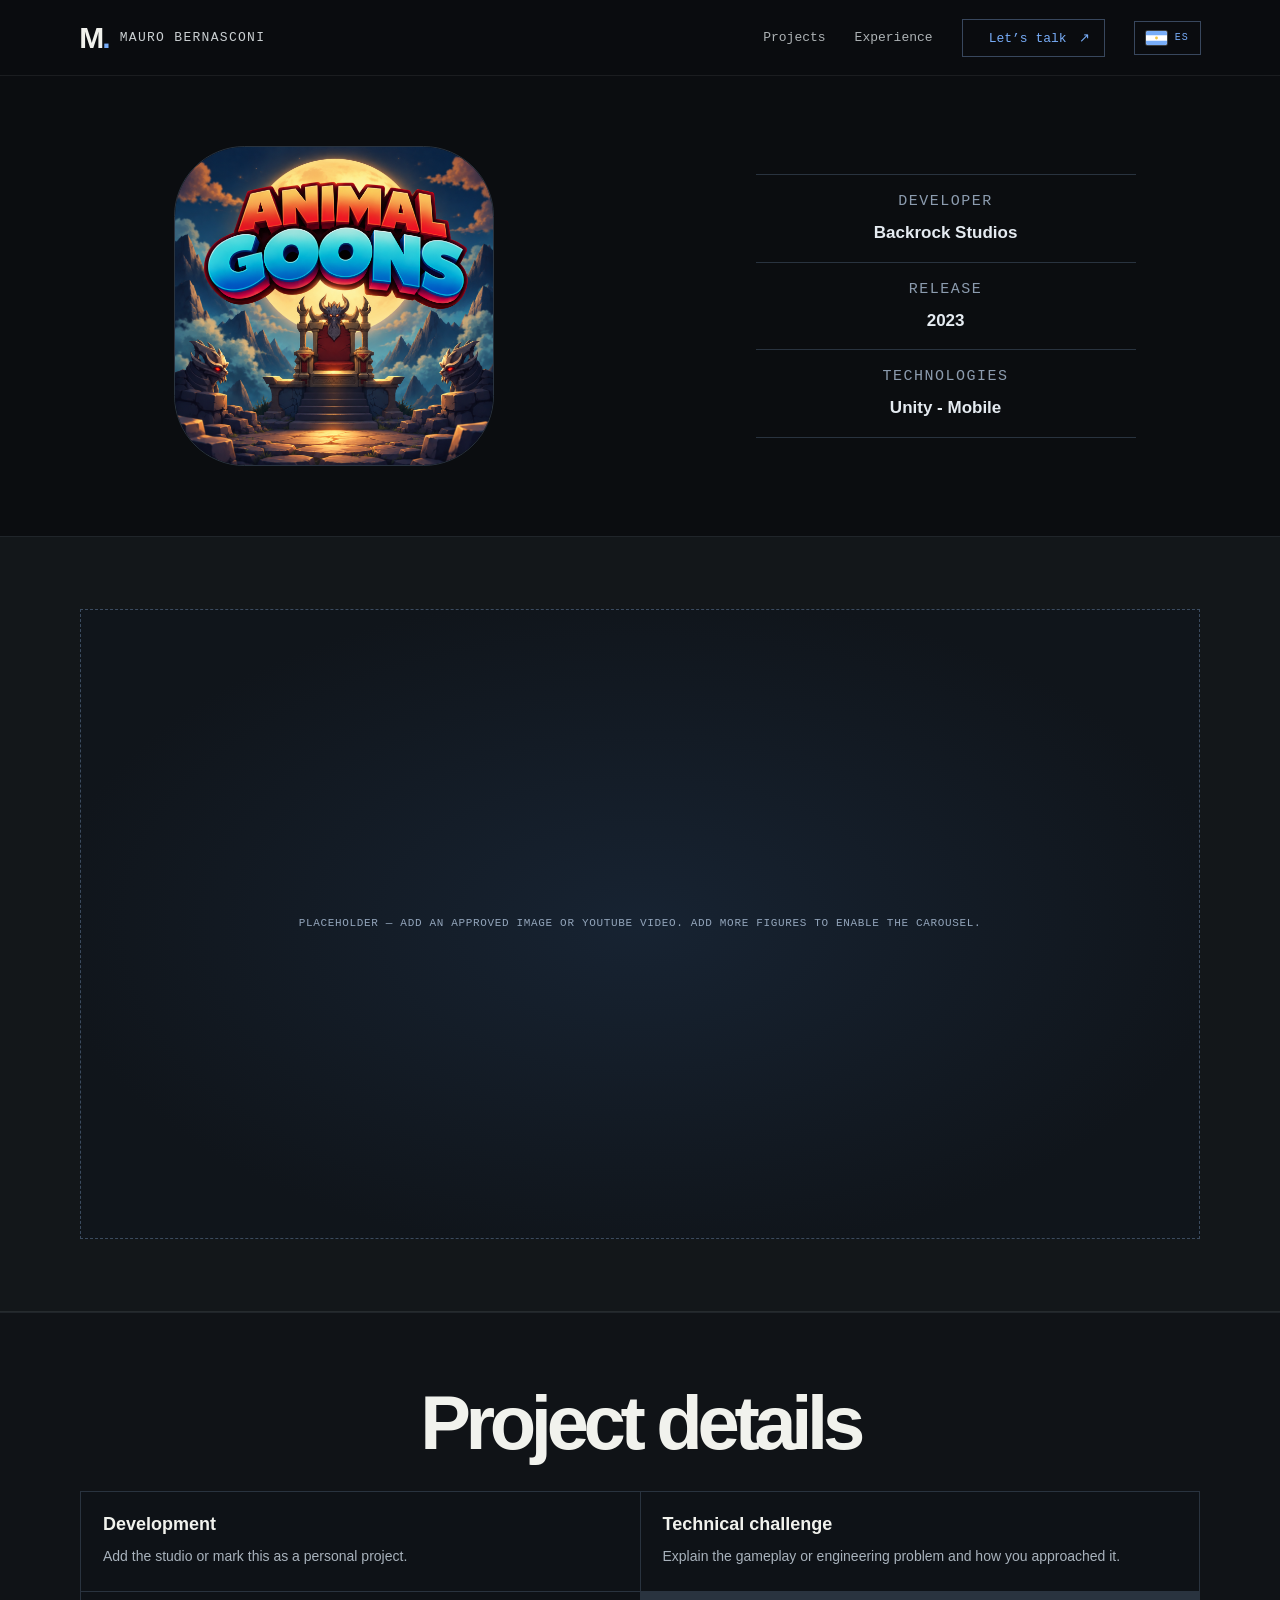
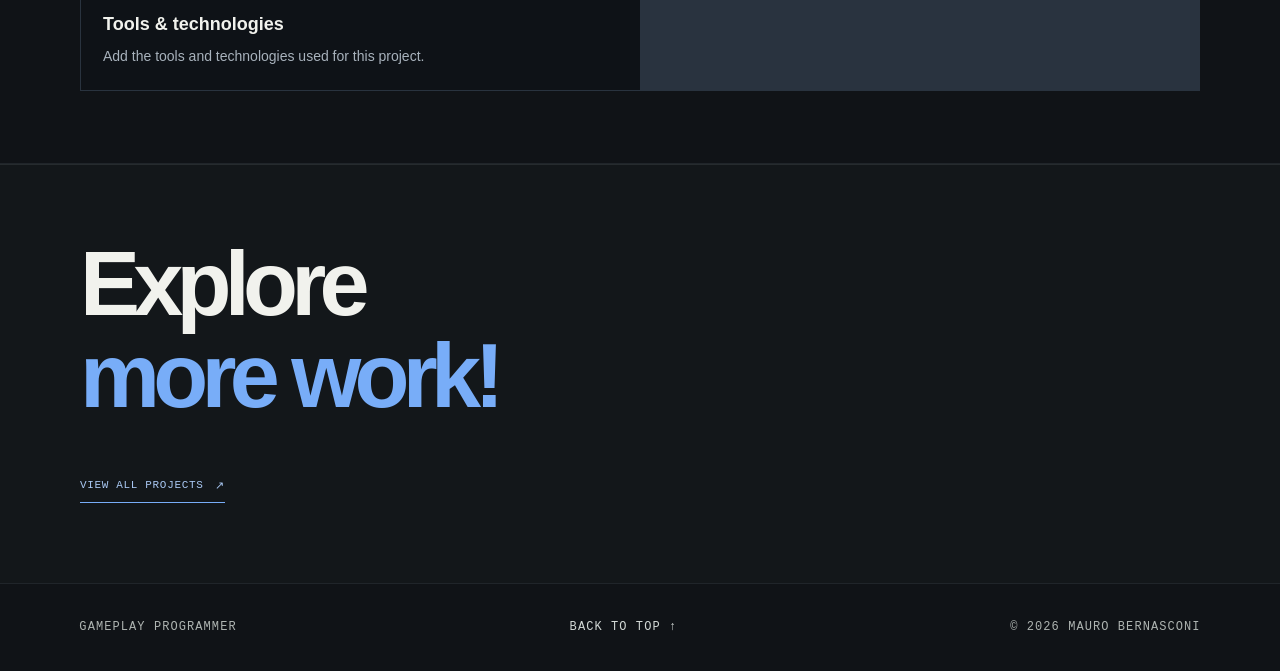
==== animal-goons.html @ 104a1b7f "V24.10 - Add bilingual gameplay programmer portfolio Create a responsive static portfolio with Engli" ====
<!doctype html>
<html lang="en">
  <head>
    <meta charset="utf-8">
    <meta name="viewport" content="width=device-width, initial-scale=1">
    <meta name="theme-color" content="#0b0d10">
    <meta name="description" content="Gameplay project case study — details to be added.">
    <title data-en="Animal Goons — Mauro Bernasconi" data-es="Animal Goons — Mauro Bernasconi">Animal Goons — Mauro Bernasconi</title>
    <link rel="icon" href="./favicon.svg" type="image/svg+xml">
    <link rel="stylesheet" href="./styles.css">
    <script src="./script.js" defer></script>
  </head>
  <body>
    <a class="skip-link" href="#main" data-en="Skip to content" data-es="Ir al contenido">Skip to content</a>
    <header class="site-header">
      <a class="wordmark" href="./index.html#home"><span class="wordmark-mark">M<span>.</span></span><span class="wordmark-name">MAURO BERNASCONI</span></a>
      <button class="menu-toggle" type="button" aria-expanded="false" aria-controls="primary-nav"><span></span><span></span><span class="sr-only" data-en="Toggle navigation" data-es="Abrir navegación">Toggle navigation</span></button>
      <nav id="primary-nav" class="nav" aria-label="Main navigation" data-en-label="Main navigation" data-es-label="Navegación principal">
        <a href="./index.html#projects" data-en="Projects" data-es="Proyectos">Projects</a>
        <a href="./index.html#experience" data-en="Experience" data-es="Experiencia">Experience</a>
        <a href="./index.html#contact" class="nav-contact"><span data-en="Let’s talk" data-es="Hablemos">Let’s talk</span><span aria-hidden="true">↗</span></a>
        <button class="language-toggle" type="button" aria-label="Switch language to Spanish"><span class="language-flag" aria-hidden="true"></span><span class="language-code">ES</span></button>
      </nav>
    </header>
    <main id="main" class="case-study">
      <section class="case-intro section-wrap project-page-hero">
        <div class="case-project-icon" role="img" aria-label="Animal Goons"><img src="./assets/projects/project-02/icon.png" alt=""></div>
        <div class="case-facts"><div><span data-en="DEVELOPER" data-es="DESARROLLADOR">DEVELOPER</span><strong>Backrock Studios</strong></div><div><span data-en="RELEASE" data-es="LANZAMIENTO">RELEASE</span><strong>2023</strong></div><div><span data-en="TECHNOLOGIES" data-es="TECNOLOGÍAS">TECHNOLOGIES</span><strong>Unity - Mobile</strong></div></div>
      </section>
      <section class="project-gallery template-gallery" aria-label="Project gallery" data-en-label="Project gallery" data-es-label="Galería del proyecto"><div class="section-wrap">
        <div class="gallery-controls" hidden><button class="gallery-arrow" type="button" data-gallery-prev data-en-label="Previous media" data-es-label="Imagen o video anterior" aria-label="Previous media">←</button><span class="gallery-count" aria-live="polite">01 / 01</span><button class="gallery-arrow" type="button" data-gallery-next data-en-label="Next media" data-es-label="Imagen o video siguiente" aria-label="Next media">→</button></div>
        <div class="gallery-viewport"><div class="gallery-track">
          <!-- Replace this placeholder with a figure per image or YouTube video. -->
          <figure class="gallery-slide"><div class="project-template-media"><p data-en="PLACEHOLDER — ADD AN APPROVED IMAGE OR YOUTUBE VIDEO. ADD MORE FIGURES TO ENABLE THE CAROUSEL." data-es="ESPACIO PROVISIONAL — AGREGÁ UNA IMAGEN O VIDEO AUTORIZADO. SUMÁ MÁS FIGURES PARA ACTIVAR EL CARRUSEL.">PLACEHOLDER — ADD AN APPROVED IMAGE OR YOUTUBE VIDEO. ADD MORE FIGURES TO ENABLE THE CAROUSEL.</p></div></figure>
        </div></div>
      </div></section>
      <section class="case-section template-details"><div class="section-wrap">
        <div class="case-section-heading"><div><p class="eyebrow" data-en="CASE STUDY" data-es="CASO DEL PROYECTO">CASE STUDY</p><h2 data-en="Project details" data-es="Detalles del proyecto">Project details</h2></div></div>
        <div class="template-grid"><article><h3 data-en="Development" data-es="Desarrollo">Development</h3><p data-en="Add the studio or mark this as a personal project." data-es="Indicar el estudio o señalar que es un proyecto propio.">Add the studio or mark this as a personal project.</p></article><article><h3 data-en="Technical challenge" data-es="Desafío técnico">Technical challenge</h3><p data-en="Explain the gameplay or engineering problem and how you approached it." data-es="Explicar el problema de gameplay o ingeniería y cómo lo resolviste.">Explain the gameplay or engineering problem and how you approached it.</p></article><article><h3 data-en="Tools & technologies" data-es="Herramientas y tecnologías">Tools &amp; technologies</h3><p data-en="Add the tools and technologies used for this project." data-es="Agregar las herramientas y tecnologías utilizadas en este proyecto.">Add the tools and technologies used for this project.</p></article></div>
      </div></section>
      <section class="case-close"><div class="section-wrap"><h2 data-en="Explore|more work!" data-es="¡Mirá|más trabajos!">Explore<br><span class="accent">more work!</span></h2><a class="project-more" href="./index.html#projects"><span data-en="View all projects" data-es="Ver proyectos">View all projects</span><span aria-hidden="true">↗</span></a></div></section>
    </main>
    <footer class="site-footer"><span data-en="GAMEPLAY PROGRAMMER" data-es="PROGRAMADOR DE GAMEPLAY">GAMEPLAY PROGRAMMER</span><a href="./index.html#home" class="back-top" data-en="BACK TO TOP ↑" data-es="VOLVER ARRIBA ↑">BACK TO TOP ↑</a><span class="copyright">© <span id="year">2026</span> MAURO BERNASCONI</span></footer>
  </body>
</html>
---- styles.css ----
:root{color-scheme:dark;--bg:#0b0d10;--panel:#111418;--panel-2:#15191e;--line:#252a30;--text:#f1f2ed;--muted:#969ca1;--dim:#686f75;--accent:#78adf8;--mono:'Cascadia Code',Consolas,monospace;--sans:'Segoe UI',Arial,sans-serif}*{box-sizing:border-box}html{scroll-behavior:smooth;scroll-padding-top:88px}body{margin:0;background:var(--bg);color:var(--text);font-family:var(--sans);-webkit-font-smoothing:antialiased}a{color:inherit;text-decoration:none}button{font:inherit}.skip-link{position:fixed;top:12px;left:12px;z-index:20;padding:12px 16px;background:var(--accent);color:#111;transform:translateY(-150%)}.skip-link:focus{transform:translateY(0)}.sr-only{position:absolute;width:1px;height:1px;padding:0;margin:-1px;overflow:hidden;clip:rect(0,0,0,0);white-space:nowrap;border:0}.site-header{height:76px;padding:0 max(6.2vw,24px);border-bottom:1px solid rgba(255,255,255,.07);display:flex;align-items:center;justify-content:space-between;position:sticky;top:0;z-index:10;background:rgba(11,13,16,.9);backdrop-filter:blur(14px)}.wordmark{display:flex;align-items:center;gap:11px}.wordmark-mark{font-size:25px;font-weight:800;letter-spacing:-2px}.wordmark-mark span{color:var(--accent)}.wordmark-name,.nav,.eyebrow,.scroll-cue,.art-coord,.art-index,.visual-index,.visual-caption,.meta-label,.project-year,.project-status,.media-slot,.experience-date,.experience-side,.skill-number,.cv-label,.cv-placeholder,.site-footer{font-family:var(--mono)}
*{box-sizing:border-box}html{scroll-behavior:smooth;scroll-padding-top:88px}body{margin:0;background:var(--bg);color:var(--text);font-family:var(--sans);-webkit-font-smoothing:antialiased}a{color:inherit;text-decoration:none}button{font:inherit}.skip-link{position:fixed;top:12px;left:12px;z-index:20;padding:12px 16px;background:var(--accent);color:#111;transform:translateY(-150%)}.skip-link:focus{transform:translateY(0)}.sr-only{position:absolute;width:1px;height:1px;padding:0;margin:-1px;overflow:hidden;clip:rect(0,0,0,0);white-space:nowrap;border:0}.site-header{height:76px;padding:0 max(6.2vw,24px);border-bottom:1px solid rgba(255,255,255,.07);display:flex;align-items:center;justify-content:space-between;position:sticky;top:0;z-index:10;background:rgba(11,13,16,.9);backdrop-filter:blur(14px)}.wordmark{display:flex;align-items:center;gap:11px}.wordmark-mark{font-size:25px;font-weight:800;letter-spacing:-2px}.wordmark-mark span{color:var(--accent)}.wordmark-name,.nav,.eyebrow,.scroll-cue,.art-coord,.art-index,.visual-index,.visual-caption,.meta-label,.project-year,.project-status,.media-slot,.experience-date,.experience-side,.skill-number,.cv-label,.cv-placeholder,.site-footer{font-family:var(--mono)}.wordmark-name{font-size:10px;letter-spacing:.12em;color:#cbd0d2}.nav{display:flex;align-items:center;gap:39px;font-size:11px;color:#aeb3b5}.nav a{transition:color .2s}.nav a:hover,.text-link:hover{color:var(--accent)}.nav-contact{color:var(--accent);border:1px solid #38475d;padding:10px 14px}.nav-contact span{margin-left:12px}.menu-toggle{display:none}.section-wrap{width:min(1120px,87.5%);margin:0 auto}.hero{min-height:calc(100vh - 76px);min-height:min(810px,calc(100vh - 76px));display:grid;grid-template-columns:1.1fr .9fr;align-items:center;position:relative;padding-top:28px;padding-bottom:95px}.hero-copy{position:relative;z-index:1;padding-bottom:10px}.eyebrow{font-size:10px;letter-spacing:.12em;color:#adb3b5;margin:0 0 24px}.status-dot{display:inline-block;width:7px;height:7px;background:var(--accent);border-radius:50%;margin-right:9px;box-shadow:0 0 12px #c7f36980}.eyebrow-divider{color:#5c656a;padding:0 8px}.hero h1{font-size:clamp(60px,8vw,104px);line-height:.99;letter-spacing:-.075em;margin:0;font-weight:600}.accent{color:var(--accent)}.hero-lede{color:#aab0b2;font-size:15px;line-height:1.85;max-width:450px;margin:28px 0 23px}.hero-note{display:flex;align-items:center;gap:9px;color:#d4d8d3;font-size:11px;margin:0}.tiny-line{width:18px;height:1px;background:var(--accent)}.provisional-tag{font:9px var(--mono);letter-spacing:.04em;color:#c4d1a6;border:1px solid #394c6a;padding:4px 7px;margin-left:7px;vertical-align:2px}.hero-note .provisional-tag{font-size:8px;color:#a7aa9f;border-color:#343936}.hero-actions{display:flex;align-items:center;gap:28px;margin-top:34px}.button{display:inline-flex;align-items:center;gap:26px;padding:14px 17px;font-size:11px;font-weight:700}.button-primary{background:var(--accent);color:#141710}.button-primary:hover{background:#dafc9d}.text-link{font-size:11px;color:#d2d5d2;transition:color .2s}.text-link span{color:var(--accent);padding-left:7px}.hero-art{height:440px;max-height:55vw;position:relative;overflow:hidden;border:1px solid #252a2d;background:radial-gradient(ellipse at 50% 48%,#212921 0,#111619 37%,#0c0f12 72%)}.art-grid{position:absolute;inset:0;background-image:linear-gradient(#a6c2780d 1px,transparent 1px),linear-gradient(90deg,#a6c2780d 1px,transparent 1px);background-size:42px 42px;mask-image:linear-gradient(transparent,#000 20%,#000 80%,transparent)}.art-orbit{position:absolute;width:285px;height:285px;left:50%;top:49%;border:1px solid #b8d78430;border-radius:50%;transform:translate(-50%,-50%)}.orbit-two{width:205px;height:205px;border-style:dashed;border-color:#b8d78431;animation:rotate 45s linear infinite}.orbit-one:before,.orbit-one:after{content:'';position:absolute;inset:25px;border:1px solid #b8d7841a;border-radius:50%}.orbit-one:after{inset:65px}.art-core{position:absolute;top:49%;left:50%;width:120px;height:120px;transform:translate(-50%,-50%);border:1px solid #78adf899;border-radius:50%;display:grid;place-items:center;box-shadow:0 0 55px #a2d95619,inset 0 0 30px #a2d95613}.core-ring{position:absolute;width:90px;height:90px;border:1px solid #d8e9b051;border-radius:50%}.core-cross{position:absolute;color:var(--accent);font:25px var(--mono);top:35px}.core-label{position:absolute;top:71px;text-align:center;font:7px/1.5 var(--mono);letter-spacing:.12em;color:#c5cea9}.art-coord,.coord-a{top:24%;left:12%}.coord-b{right:11%;top:61%}.coord-c{bottom:16%;left:18%;color:var(--accent)}.scroll-cue{position:absolute;bottom:32px;left:0;display:flex;align-items:center;gap:12px;font-size:8px;letter-spacing:.14em;color:#777f80}.scroll-cue span{display:block;width:30px;height:1px;background:var(--accent)}.projects-section{padding-top:110px;padding-bottom:112px}.section-heading{display:flex;align-items:end;justify-content:space-between;margin-bottom:43px}.section-heading .eyebrow{margin-bottom:15px}.section-heading h2{font-size:clamp(44px,6vw,66px);letter-spacing:-.07em;line-height:1;margin:0;font-weight:600}.section-aside{font-size:11px;line-height:1.8;color:#8e9699;margin:0 0 5px}.project-list{border-top:1px solid var(--line)}.project-card{display:grid;grid-template-columns:.87fr 1.13fr;gap:38px;padding:34px 0;border-bottom:1px solid var(--line)}.project-visual{aspect-ratio:1.52;position:relative;overflow:hidden;background:#17201c;display:grid;place-items:center}.visual-one{background:radial-gradient(ellipse at 55% 40%,#283b2a,#151b1b 60%,#111417)}.visual-two{background:radial-gradient(ellipse at 48% 50%,#28313d,#171b22 61%,#111417)}.visual-three{background:radial-gradient(ellipse at 55% 45%,#3a2c25,#211a1a 59%,#111417)}.visual-scanlines{position:absolute;inset:0;background:repeating-linear-gradient(0deg,transparent 0 3px,#00000012 4px)}.placeholder-mark{font-size:clamp(62px,10vw,116px);font-weight:800;letter-spacing:-.1em;color:#d6e6c216;line-height:1}.visual-index,.visual-caption{position:absolute;font-size:8px;letter-spacing:.12em;color:#adb6a7}.visual-index{left:16px;top:15px}.visual-caption{bottom:16px;left:16px;line-height:1.7;color:#909a8c}.visual-corner{position:absolute;right:15px;top:11px;font-size:16px;color:var(--accent)}.project-info{padding:2px 0;display:flex;flex-direction:column}.project-title-row{display:flex;justify-content:space-between;align-items:start}.project-type{font:9px var(--mono);letter-spacing:.12em;color:#92999c;margin:0 0 11px}.project-type .provisional-tag{margin-left:5px;font-size:7px}.project-title-row h3{font-size:22px;letter-spacing:-.04em;font-weight:600;margin:0}.project-year{font-size:9px;color:#81898c;margin-top:5px}.project-description{font-size:12px;line-height:1.8;color:#a0a7a9;max-width:490px;margin:16px 0 19px}.project-meta{display:grid;grid-template-columns:1fr 1fr;gap:12px;border-top:1px solid #252a2e;border-bottom:1px solid #252a2e;padding:13px 0}.project-meta div{display:flex;flex-direction:column;gap:7px;font-size:10px;color:#d2d5d2}.meta-label{font-size:8px;letter-spacing:.1em;color:#828a8c}.project-actions{display:flex;justify-content:space-between;align-items:center;margin-top:auto;padding-top:16px}.media-slot{font-size:8px;letter-spacing:.1em;color:#78adf8}.project-status{font-size:8px;letter-spacing:.1em;color:#757d7e}.section-footnote,.experience-note,.skills-note{font-size:10px;line-height:1.7;color:#777f81}.section-footnote{margin:21px 0 0}.section-footnote span{color:var(--accent)}.experience-section{background:#101317;border-top:1px solid #20252a;border-bottom:1px solid #20252a;padding:100px 0 92px}.experience-inner .section-heading{margin-bottom:38px}.experience-entry{border-top:1px solid #343a3e;border-bottom:1px solid #343a3e;padding:28px 0;display:grid;grid-template-columns:1fr 2fr 70px;gap:28px}.experience-date{font-size:10px;color:#d6dad5}.experience-date span{display:block;color:#82906c;font-size:8px;margin-top:10px;letter-spacing:.1em}.experience-detail h3{font-size:20px;font-weight:600;margin:0 0 7px}.experience-role{font-size:11px;color:#a9b0b0;margin:0 0 18px}.experience-role span{color:var(--accent);padding:0 6px}.experience-detail ul{padding-left:16px;margin:0;color:#92999b;font-size:11px;line-height:2}.experience-side{text-align:right;color:var(--accent);font-size:17px}.experience-side span{font-size:8px;letter-spacing:.1em;color:#81898a}.experience-note{margin:16px 0 0}.skills-section{padding-top:106px;padding-bottom:106px}.skills-grid{display:grid;grid-template-columns:repeat(3,1fr);border-top:1px solid var(--line);border-bottom:1px solid var(--line)}.skill-group{position:relative;padding:25px 22px 27px 0;min-height:170px}.skill-group+.skill-group{border-left:1px solid var(--line);padding-left:25px}.skill-number{color:var(--accent);font-size:9px}.skill-group h3{font-size:16px;margin:13px 0 17px}.skill-chips{display:flex;flex-wrap:wrap;gap:7px}.skill-chips span{border:1px solid #30363a;padding:7px 9px;font-size:9px;color:#aeb5b4}.skills-note{margin:18px 0 0}.contact-section{background:#13171a;border-top:1px solid #262b2e;padding:100px 0 83px}.contact-inner .eyebrow{margin-bottom:24px}.contact-inner h2{font-size:clamp(53px,8vw,90px);line-height:1.02;letter-spacing:-.075em;font-weight:600;margin:0}.contact-copy{font-size:12px;line-height:1.8;color:#a0a8a8;max-width:435px;margin:24px 0 37px}.contact-links{display:flex;gap:35px;border-top:1px solid #31373a;padding:20px 0 24px}.contact-item{font:9px var(--mono);letter-spacing:.09em;color:#8c9595}.contact-unset span{display:block;color:#d1d6d0;margin-top:9px;letter-spacing:0}.cv-row{border-top:1px solid #31373a;border-bottom:1px solid #31373a;display:flex;justify-content:space-between;padding:19px 0}.cv-label,.cv-placeholder{font-size:9px;letter-spacing:.1em}.cv-label{color:#a2a9a7}.cv-placeholder{color:#777f7f}.cv-placeholder span{color:var(--accent);margin-left:12px}.site-footer{min-height:78px;padding:17px max(6.2vw,24px);display:flex;align-items:center;justify-content:space-between;gap:16px;color:#757d7d;font-size:8px;letter-spacing:.09em}.footer-mark .wordmark-name{font-size:9px}.footer-mark .wordmark-mark{font-family:var(--sans);font-size:21px}.back-top{color:#aeb4b1}.back-top:hover{color:var(--accent)}@keyframes rotate{to{transform:translate(-50%,-50%) rotate(360deg)}}@media(prefers-reduced-motion:reduce){*,*::before,*::after{scroll-behavior:auto!important;animation-duration:.01ms!important;animation-iteration-count:1!important;transition-duration:.01ms!important}}@media(min-width:1400px){.hero{min-height:760px}.hero-art{height:470px}}@media(max-width:760px){.site-header{height:66px}.menu-toggle{display:flex;flex-direction:column;gap:5px;border:0;background:none;padding:10px;cursor:pointer}.menu-toggle>span:not(.sr-only){width:20px;height:1px;background:#e5e8e2}.nav{display:none;position:absolute;top:65px;left:0;right:0;background:#101317;border-bottom:1px solid var(--line);padding:20px 6.25vw 24px;align-items:stretch;gap:0;flex-direction:column}.nav.is-open{display:flex}.nav a{padding:14px 0;border-bottom:1px solid #242a2d}.nav .nav-contact{border:0;color:var(--accent)}.hero{width:87.5%;min-height:auto;grid-template-columns:1fr;padding-top:75px;padding-bottom:87px;gap:45px}.hero h1{font-size:clamp(59px,13vw,88px)}.hero-art{height:auto;aspect-ratio:1.4;max-height:none}.art-orbit{width:235px;height:235px}.orbit-two{width:170px;height:170px}.scroll-cue{bottom:29px}.projects-section,.skills-section{padding-top:75px;padding-bottom:75px}.section-heading{margin-bottom:30px}.project-card{grid-template-columns:1fr;gap:20px;padding:25px 0}.project-visual{aspect-ratio:1.7}.project-info{min-height:245px}.project-description{max-width:none}.experience-section,.contact-section{padding:76px 0}.experience-entry{grid-template-columns:1fr 2fr;gap:19px}.experience-side{display:none}.skills-grid{grid-template-columns:1fr}.skill-group{min-height:0;padding:20px 0}.skill-group+.skill-group{border-left:0;border-top:1px solid var(--line);padding-left:0}.skill-group h3{margin:9px 0 13px}.site-footer{flex-wrap:wrap}.site-footer>span:nth-child(2){display:none}}@media(max-width:430px){.section-wrap{width:87.5%}.eyebrow{font-size:8px}.hero-note{flex-wrap:wrap;font-size:10px}.hero-note .provisional-tag{margin-left:26px}.hero-actions{gap:18px}.button{gap:13px;padding:13px}.project-title-row h3{font-size:19px}.project-meta{gap:8px}.experience-entry{grid-template-columns:1fr;gap:16px}.experience-date span{display:inline;margin-left:7px}.contact-links{gap:0;justify-content:space-between}.contact-item{font-size:8px}.cv-row{gap:10px}.site-footer{font-size:7px}}
:root{--accent:#78adf8}
.language-toggle{border:1px solid #38475d;background:transparent;color:var(--accent);font:10px var(--mono);letter-spacing:.08em;padding:9px 10px;cursor:pointer;transition:background .2s,color .2s}.language-toggle:hover,.language-toggle:focus-visible{background:var(--accent);color:#111}

.experience-entry+.experience-entry{border-top:0}.project-type{line-height:1.6}.contact-links a:hover{color:var(--accent)}.footer-mark .wordmark-name{letter-spacing:.08em}


.hero{grid-template-columns:1fr}.hero-copy{width:min(760px,100%)}.visual-one{background:radial-gradient(ellipse at 55% 40%,#233348,#151b22 60%,#111417)}.nav-contact{border-color:#38475d}.provisional-tag{color:#b5ccef;border-color:#394c6a}.hero-note .provisional-tag{color:#a7aa9f;border-color:#343936}

/* Portfolio refresh: clearer body type, project case study, and language flag. */
.wordmark-name{font-size:13px;letter-spacing:.1em}.wordmark-mark{font-size:30px}.site-header .nav{font-size:13px;gap:29px}
.language-toggle{display:inline-flex;align-items:center;gap:8px;min-width:67px;justify-content:center;padding:9px 10px}.language-flag{display:inline-flex;width:21px;height:14px;overflow:hidden;border-radius:2px;box-shadow:0 0 0 1px #ffffff35}.language-flag svg{display:block;width:100%;height:100%}.language-code{font-size:10px}
.hero{grid-template-columns:1fr;min-height:min(700px,calc(100vh - 76px));padding-bottom:70px}.hero-copy{width:min(880px,100%)}.hero .eyebrow{font-size:11px;line-height:1.8}.hero-lede{font-size:18px;max-width:640px}.hero-contact{margin-top:27px;font-size:14px}.hero-contact.button-primary{background:transparent;color:var(--text);border:1px solid #3a536f}.hero-contact.button-primary:hover{background:#172434;color:#fff}.button{font-size:14px}.section-aside{font-size:14px}.project-type{font-size:10px}.project-title-row h3{font-size:25px}.project-description{font-size:15px;line-height:1.8;max-width:620px}.project-meta div{font-size:13px}.meta-label{font-size:10px}.visual-index,.visual-caption{font-size:10px}.experience-date{font-size:12px}.experience-detail h3{font-size:23px}.experience-role{font-size:14px}.experience-detail ul{font-size:14px;line-height:1.85}.section-footnote,.experience-note,.skills-note{font-size:12px}.skill-group h3{font-size:18px}.skill-chips span{font-size:12px;padding:8px 10px}.contact-copy{font-size:15px}.contact-item{font-size:11px}.cv-label,.cv-placeholder{font-size:11px}.site-footer{font-size:10px}
.hero .eyebrow-divider{padding:0 7px}.hero .status-dot{box-shadow:0 0 12px #78adf880}.hero-contact.button-primary:hover{border-color:var(--accent)}
.button-secondary{display:inline-flex;align-items:center;justify-content:space-between;gap:28px;border:1px solid #3b4f68;color:var(--text);padding:14px 17px;font-size:13px;font-weight:600;transition:background .2s,border-color .2s,color .2s}.button-secondary:hover{background:#172434;border-color:var(--accent);color:#fff}.button-secondary>span+span{color:var(--accent)}
.reskin-feature{margin-top:50px;padding:30px 32px;background:linear-gradient(115deg,#111820,#111418 58%);border:1px solid #29333f;border-left:3px solid var(--accent);display:grid;grid-template-columns:minmax(0,1fr) 190px;align-items:center;gap:30px}.reskin-feature .eyebrow{margin-bottom:12px}.reskin-feature-copy h3{font-size:clamp(23px,3vw,31px);letter-spacing:-.04em;line-height:1.2;margin:0 0 14px;font-weight:600}.reskin-feature-copy>p:not(.eyebrow){max-width:740px;color:#b7c0c8;font-size:15px;line-height:1.75;margin:10px 0}.reskin-feature .nda-note{color:#91a3b7;font-size:13px}.reskin-feature .button-secondary{margin-top:13px}.reskin-feature-index{min-height:155px;border-left:1px solid #29333f;display:flex;flex-direction:column;justify-content:center;align-items:center;gap:8px;color:#8da3bd;font:10px var(--mono);letter-spacing:.12em}.reskin-feature-index strong{font:600 68px/1 var(--sans);letter-spacing:-.09em;color:var(--accent)}
.inline-link{color:var(--accent);white-space:nowrap}.inline-link:hover{text-decoration:underline}
.case-intro{padding-top:52px;padding-bottom:37px}.back-link{display:inline-block;color:#a7b2bd;font-size:13px;margin-bottom:42px}.back-link:hover{color:var(--accent)}.case-intro .eyebrow{margin-bottom:17px}.case-intro h1{font-size:clamp(44px,7vw,78px);line-height:1.04;letter-spacing:-.07em;font-weight:600;margin:0;max-width:950px}.case-lede{font-size:18px;line-height:1.7;color:#aeb8c2;max-width:720px;margin:22px 0 30px}.case-facts{display:grid;grid-template-columns:repeat(3,minmax(0,1fr));border-top:1px solid #29333f;border-bottom:1px solid #29333f}.case-facts div{padding:16px 18px 16px 0;display:flex;flex-direction:column;gap:8px}.case-facts div+div{padding-left:20px;border-left:1px solid #29333f}.case-facts span,.video-source{font:10px var(--mono);letter-spacing:.1em;color:#8c9caf}.case-facts strong{font-size:15px;color:#e5ebf1;font-weight:600}.case-video{padding-top:24px;padding-bottom:70px}.case-section{padding-top:20px;padding-bottom:82px}.case-section-heading{display:flex;align-items:end;justify-content:space-between;gap:25px;margin-bottom:30px}.case-section-heading .eyebrow{margin-bottom:12px}.case-section-heading h2,.case-close h2{font-size:clamp(35px,5vw,54px);letter-spacing:-.065em;line-height:1.08;font-weight:600;margin:0}.video-source{padding-bottom:6px}.video-frame{width:100%;aspect-ratio:16/9;background:#05070a;border:1px solid #29333f}.video-frame iframe{display:block;width:100%;height:100%;border:0}.video-note{font-size:13px;color:#98a4b0;line-height:1.7;margin:12px 0 0}.flow-grid{display:grid;grid-template-columns:repeat(3,1fr);border-top:1px solid #29333f;border-bottom:1px solid #29333f}.flow-grid article{padding:22px 22px 25px 0}.flow-grid article+article{border-left:1px solid #29333f;padding-left:22px}.flow-grid article>span{font:11px var(--mono);color:var(--accent)}.flow-grid h3{font-size:21px;margin:13px 0 10px}.flow-grid p{font-size:14px;line-height:1.8;color:#a8b2bc;margin:0}.case-process{padding:76px 0 82px;background:#10151b;border-top:1px solid #222c36;border-bottom:1px solid #222c36}.case-process .section-wrap{width:min(1000px,87.5%)}.process-list{border-top:1px solid #303a45}.process-card{display:grid;grid-template-columns:65px minmax(0,1fr);gap:22px;padding:28px 0 34px;border-bottom:1px solid #303a45}.process-index{font:16px var(--mono);color:var(--accent);padding-top:2px}.process-body .eyebrow{margin:0 0 10px}.process-body h3{font-size:23px;line-height:1.25;margin:0 0 13px}.process-body>p:not(.eyebrow){font-size:15px;line-height:1.8;color:#aeb8c2;max-width:830px;margin:0 0 16px}.process-body ul{padding-left:19px;margin:0;color:#bac3cc;font-size:14px;line-height:1.9}.config-grid{display:grid;grid-template-columns:repeat(3,1fr);gap:12px;margin-top:20px}.config-grid>div{padding:16px;border:1px solid #303a45;background:#121920}.config-grid>div>span{font:11px var(--mono);color:var(--accent)}.config-grid strong{display:block;font-size:14px;margin:10px 0 7px}.config-grid p{font-size:13px;line-height:1.75;color:#a5b0ba;margin:0}.case-close{padding-top:74px;padding-bottom:80px}.case-close .eyebrow{margin-bottom:12px}.case-close h2{margin-bottom:24px}
@media(max-width:760px){.site-header .nav{font-size:12px;gap:0}.wordmark-name{font-size:11px}.wordmark-mark{font-size:27px}.hero{min-height:auto;padding-top:76px;padding-bottom:78px}.hero .eyebrow{font-size:9px}.hero-lede{font-size:16px}.section-heading{align-items:start;gap:18px;flex-direction:column}.reskin-feature{grid-template-columns:1fr;padding:23px;gap:20px}.reskin-feature-index{min-height:0;border-left:0;border-top:1px solid #29333f;flex-direction:row;padding-top:15px}.reskin-feature-index strong{font-size:40px}.case-intro{padding-top:32px}.back-link{margin-bottom:34px}.case-lede{font-size:16px}.case-facts{grid-template-columns:1fr}.case-facts div,.case-facts div+div{padding:12px 0;border-left:0}.case-facts div+div{border-top:1px solid #29333f}.case-section-heading{align-items:start;flex-direction:column}.flow-grid{grid-template-columns:1fr}.flow-grid article{padding:18px 0}.flow-grid article+article{padding-left:0;border-left:0;border-top:1px solid #29333f}.config-grid{grid-template-columns:1fr}.process-card{grid-template-columns:36px 1fr;gap:12px}.case-process{padding:62px 0}.project-title-row h3{font-size:22px}}
@media(max-width:430px){.wordmark-name{font-size:9px;letter-spacing:.08em}.language-toggle{min-width:61px}.language-flag{width:18px;height:12px}.hero .eyebrow{font-size:8px;letter-spacing:.07em}.case-intro h1{font-size:42px}.case-facts strong{font-size:14px}.process-body h3{font-size:20px}.process-body ul{font-size:13px}.reskin-feature-copy>p:not(.eyebrow){font-size:14px}.flow-grid p{font-size:14px}}
@media(max-width:760px){.nav .language-toggle{align-self:flex-start;margin-top:12px}.nav .nav-contact{width:auto}.nav .nav-contact span+span{margin-left:9px}}
@media(max-width:430px){.wordmark-name{font-size:10px;letter-spacing:.045em}}

/* Latest portfolio refinements */
.hero{grid-template-columns:minmax(0,1.08fr) minmax(280px,.92fr);gap:5vw}.hero-flow{width:min(100%,430px);justify-self:end;align-self:center;padding:28px 0 20px;color:#9aaac0}.hero-flow-track{display:grid;grid-template-columns:1fr 1fr 1fr;position:relative;align-items:start}.hero-flow-track:before{content:'';position:absolute;left:12px;right:12px;top:5px;height:1px;background:linear-gradient(90deg,#78adf8aa,#78adf833)}.hero-flow-stop{position:relative;display:grid;justify-items:start;gap:16px}.flow-dot{z-index:1;width:11px;height:11px;border:1px solid #78adf8;background:#0b0d10;border-radius:50%;box-shadow:0 0 17px #78adf855}.hero-flow-stop:nth-child(2) .flow-dot{background:#78adf8;box-shadow:0 0 24px #78adf899}.hero-flow-stop small{font:10px var(--mono);letter-spacing:.12em;color:#64778e}.hero-flow-stop strong{font:500 clamp(13px,1.5vw,17px) var(--mono);letter-spacing:.08em;color:#dce6f3}.hero-flow>p{font:9px var(--mono);letter-spacing:.17em;color:#62758a;margin:25px 0 0 0}.video-link{display:inline-block;margin-top:13px;font:11px var(--mono);letter-spacing:.04em;color:var(--accent)}.video-link:hover{text-decoration:underline}.contact-links .contact-item span+span{margin-left:8px;color:#d1d6d0}@media(max-width:760px){.hero{grid-template-columns:1fr;gap:55px}.hero-flow{justify-self:start;width:min(100%,500px);padding:0 0 10px}.hero-flow-stop{gap:12px}.hero-flow>p{margin-top:19px}}

/* Centered hero and project detail links */
.hero{display:flex;grid-template-columns:1fr;justify-content:center;gap:0}.hero-copy{width:100%;max-width:940px;text-align:center}.hero .eyebrow{font-size:11px}.hero-lede{max-width:690px;margin:28px auto 23px}.hero-contact{display:flex;width:max-content;margin:32px auto 0}.project-more{display:inline-flex;align-items:center;gap:12px;margin-top:22px;padding:10px 0;border-bottom:1px solid #78adf8;color:#a9c8f3;font:11px var(--mono);letter-spacing:.06em;text-transform:uppercase;transition:color .2s,border-color .2s}.project-more:hover{color:#fff;border-color:#fff}.project-template-media{aspect-ratio:16/9;display:grid;place-items:center;padding:30px;border:1px dashed #3b4b5f;background:radial-gradient(ellipse at center,#172332 0,#10151b 75%);text-align:center;color:#93a5bb}.project-template-media p{font:11px/1.8 var(--mono);letter-spacing:.06em;margin:0}.template-grid{display:grid;grid-template-columns:repeat(2,minmax(0,1fr));gap:1px;background:#29333f;border:1px solid #29333f}.template-grid article{padding:22px;background:#0e1217}.template-grid h3{font-size:18px;margin:0 0 9px}.template-grid p{font-size:14px;line-height:1.75;color:#a8b2bc;margin:0}@media(max-width:760px){.hero{gap:0}.hero .eyebrow{font-size:9px}.template-grid{grid-template-columns:1fr}}

/* Emphasized takeaways in explanatory copy */
.key-highlight{color:#c5ddff;font-weight:650;text-decoration:underline;text-decoration-color:#78adf866;text-decoration-thickness:1px;text-underline-offset:3px}.process-body .key-highlight{color:#c5ddff}.flow-grid .key-highlight{color:#c5ddff}

/* Bottom media carousel for project detail pages */
.project-gallery{padding-top:30px;padding-bottom:40px}.gallery-controls{display:flex;align-items:center;gap:13px}.gallery-controls[hidden]{display:none}.gallery-arrow{display:grid;place-items:center;width:38px;height:38px;border:1px solid #38475d;background:transparent;color:#dce6f3;cursor:pointer;transition:border-color .2s,color .2s}.gallery-arrow:hover{border-color:var(--accent);color:var(--accent)}.gallery-count{min-width:56px;text-align:center;font:10px var(--mono);letter-spacing:.08em;color:#9aaac0}.gallery-viewport{overflow-x:auto;scroll-snap-type:x mandatory;scrollbar-width:none;overscroll-behavior-x:contain}.gallery-viewport::-webkit-scrollbar{display:none}.gallery-track{display:flex;width:100%}.gallery-slide{flex:0 0 100%;width:100%;margin:0;scroll-snap-align:start}.gallery-slide>img,.gallery-slide>iframe{display:block;width:100%;aspect-ratio:16/9;object-fit:cover;border:1px solid #29333f;background:#05070a}.gallery-slide .project-template-media{width:100%}@media(max-width:760px){.project-gallery{padding-top:8px}.gallery-controls{gap:8px}.gallery-arrow{width:34px;height:34px}}

/* Tighter hero-to-projects transition and simplified section headings */
.hero{min-height:min(620px,calc(100vh - 76px));padding-top:18px;padding-bottom:42px}.projects-section{padding-top:68px}.section-heading{margin-bottom:34px}.contact-inner>.eyebrow{display:none}@media(max-width:760px){.hero{min-height:auto;padding-top:62px;padding-bottom:50px}.projects-section{padding-top:54px}.section-heading{margin-bottom:30px}}

/* Keep primary section headings clean across all portfolio pages */
.case-section-heading .eyebrow,.case-section-heading .section-aside,.case-intro>.eyebrow,.case-close>.eyebrow,.video-source{display:none}

/* Emphasis is typographic, not a link style */
.key-highlight,.process-body .key-highlight,.flow-grid .key-highlight{color:#78adf8;font-weight:700;text-decoration:none}

/* Soft off-white emphasis */
.key-highlight,.process-body .key-highlight,.flow-grid .key-highlight{color:#e2e5e8;font-weight:700;text-decoration:none}

/* Make position titles clearer in the experience list */
.experience-role{font-size:16px;color:#f1f2ed;font-weight:500;line-height:1.5}

/* Bring software names forward in the skills section */
.skill-chips{gap:9px}.skill-chips span{padding:8px 11px;border-color:#40516a;color:#e3e9f1;font-size:12px;font-weight:600;line-height:1.35}.skill-group h3{font-size:17px;color:#b8c4d2}

/* Center each skill group and enlarge its index */
.skill-group{display:flex;flex-direction:column;align-items:center;text-align:center}.skill-group .skill-number{font-size:16px}.skill-group h3{text-align:center}.skill-chips{justify-content:center;width:100%}

/* Restore numbered experience markers without the role caption */
.experience-section{counter-reset:experience-entry}.experience-entry{counter-increment:experience-entry;grid-template-columns:minmax(0,1fr) minmax(0,2fr) 42px;align-items:start}.experience-entry::after{content:counter(experience-entry,decimal-leading-zero);font:17px var(--mono);color:var(--accent);text-align:right;align-self:start}@media(max-width:760px){.experience-entry{grid-template-columns:minmax(0,1fr) 36px}.experience-date{grid-column:1;grid-row:1}.experience-detail{grid-column:1/-1;grid-row:2}.experience-entry::after{grid-column:2;grid-row:1}}

/* Bring experience details closer to their dates on desktop */
.experience-entry{grid-template-columns:165px minmax(0,1fr) 42px;gap:20px}

/* Bring the Projects heading closer to the hero */
.projects-section{padding-top:24px}
@media(max-width:760px){.projects-section{padding-top:20px}}

/* Keep the Unicorn project count labels evenly spaced around the number */
.reskin-feature-index{gap:10px;line-height:1}
.reskin-feature-index strong{display:block;margin:0}
.reskin-feature-index strong{font-size:86px}
.reskin-feature-index strong{letter-spacing:-.04em;transform:translateX(-2px)}
.reskin-feature-index span:first-of-type{font-size:13px;letter-spacing:.1em}
@media(max-width:760px){.reskin-feature-index{flex-direction:column;gap:10px}.reskin-feature-index strong{font-size:56px}}

/* Final shared layout and typography overrides */
.flow-grid article{display:flex;flex-direction:column;align-items:center;text-align:center;min-height:160px;padding:22px;background:transparent}
.flow-grid article+article{padding-left:22px}
.flow-grid article p{max-width:320px}
.section-heading,.case-section-heading{justify-content:center;text-align:center}
.projects-section>.section-heading,.skills-section .section-heading,.experience-section .section-heading,.case-projects .case-section-heading{margin-top:-12px}
.section-heading h2,.case-section-heading h2{font-family:var(--sans);font-size:clamp(52px,7vw,76px);line-height:1;letter-spacing:-.07em;font-weight:600;color:var(--text);text-align:center}
.case-section-heading>div{width:100%}
.case-facts div{align-items:center;text-align:center;padding-right:18px}
.case-facts div+div{padding-left:18px}
.skill-group h3,.case-facts>div>span,.flow-grid h3,.project-type{font:15px/1.4 var(--mono);letter-spacing:.1em;text-transform:uppercase;color:#8c9caf}
.flow-grid h3{margin:13px 0 10px}
.skill-group h3{margin:13px 0 17px}
.case-facts strong,.skill-chips span,.flow-grid p{font:600 17px/1.5 var(--sans);color:#e5ebf1}
.skill-chips span{display:inline-flex;align-items:center;justify-content:center;min-height:42px;padding:8px 11px;background:#111418;border:1px solid #29333f}
.flow-grid p{margin:0}
.projects-section,.skills-section,.experience-section{padding-top:96px;padding-bottom:96px}
.skills-section{width:100%;margin:0;background:#101317;border-top:1px solid #20252a;border-bottom:1px solid #20252a}
.case-projects{width:100%;margin:0;padding:96px 0;background:#101317;border-top:1px solid #20252a;border-bottom:1px solid #20252a}
.site-footer{min-height:88px;background:#101317;border-top:1px solid #20252a;color:#aeb4b1;font-size:12px;letter-spacing:.09em}
.back-top{color:#d2d8d5}
.case-close{width:100%;background:#13171a;border-top:1px solid #262b2e;padding:74px 0 80px}
.case-close h2{font-size:clamp(53px,8vw,90px);line-height:1.02;letter-spacing:-.075em;font-weight:600}
.case-process{background:linear-gradient(to bottom,#10151b 0%,#101317 100%)}
.template-details,.template-gallery{width:100%;margin:0;padding:72px 0;border-top:1px solid #20252a}
.template-details{background:#101317;border-bottom:1px solid #20252a}
.template-gallery{background:#13171a;border-bottom:1px solid #262b2e}
.case-video{width:100%;margin:0;padding:72px 0;background:#13171a;border-top:1px solid #20252a;border-bottom:1px solid #262b2e}
.case-video .section-wrap{width:min(1000px,87.5%);margin:0 auto}
.contact-item,.cv-label,.cv-placeholder{font-size:13px}
.contact-links a:hover{color:inherit}
.contact-item>span:first-child{color:#8c9595}
.contact-item>span:last-child{transition:color .2s}
.contact-links a:hover span:last-child{color:var(--accent)}
.cv-placeholder{transition:color .2s}
.cv-placeholder:hover{color:var(--accent)}
@media(max-width:760px){
  .section-heading h2,.case-section-heading h2{font-size:clamp(44px,10vw,60px)}
  .case-section-heading{align-items:center}
  .flow-grid article{min-height:0;padding:22px 0}
  .flow-grid article+article{padding-left:0}
  .projects-section,.skills-section,.experience-section,.case-projects{padding-top:59px;padding-bottom:59px}
  .contact-item,.cv-label,.cv-placeholder{font-size:12px}
  .site-footer{font-size:10px;gap:12px;letter-spacing:.04em}
  .case-close h2{font-size:clamp(44px,11vw,68px)}
  .template-details,.template-gallery{padding:54px 0}
  .case-video{padding:54px 0}
}

/* Compact project catalog and reusable project icon */
.project-grid{display:grid;grid-template-columns:repeat(4,minmax(0,1fr));gap:24px}
.project-tile{display:block;min-width:0;color:var(--text);text-decoration:none}
.project-tile h3{margin:0 0 12px;font:600 clamp(19px,2vw,25px)/1.2 var(--sans);letter-spacing:-.035em;text-align:center;transition:color .2s}
.project-tile:hover h3,.project-tile:focus-visible h3{color:var(--accent)}
.project-tile-cover{width:100%;aspect-ratio:1; height:auto;border-radius:18%;}
.project-cover-image{display:block;width:100%;aspect-ratio:1;object-fit:cover;border-radius:18%}
.project-tile-cover .visual-index{display:none}
.project-tile-cover .placeholder-mark{font-size:clamp(68px,10vw,132px)}
.project-tile-cover .visual-caption{bottom:16px;left:18px}
.case-title-row{display:flex;align-items:center;gap:24px;margin:0 0 22px}
.case-title-row h1{margin:0}
.unicorn-case-title-row{margin-bottom:81px}
.unicorn-case-title-row h1{line-height:1.14}
.case-project-icon{width:112px;aspect-ratio:1;flex:0 0 112px;display:grid;place-items:center;overflow:hidden;border:1px solid #29333f;border-radius:22%;background:linear-gradient(145deg,#1a222b,#101317);color:#8c9caf;font:11px/1.4 var(--mono);letter-spacing:.1em;text-align:center}
.case-project-icon span{padding:10px}
.case-project-icon img{display:block;width:100%;height:100%;object-fit:cover}
.project-page-hero{display:grid;grid-template-columns:1fr 1fr;align-items:center;gap:clamp(48px,8vw,120px);min-height:460px;padding-top:64px;padding-bottom:64px}
.project-page-hero .case-project-icon{width:clamp(220px,26vw,320px);flex:0 0 auto;justify-self:center}
.project-page-hero .case-facts{grid-template-columns:1fr;width:100%;max-width:380px;justify-self:center;border:0}
.project-page-hero .case-facts div,.project-page-hero .case-facts div+div{align-items:center;text-align:center;padding:16px 0;border-left:0;border-top:1px solid #29333f}
.project-page-hero .case-facts div:last-child{border-bottom:1px solid #29333f}
@media(max-width:760px){
  .project-page-hero{grid-template-columns:1fr;gap:32px;min-height:0;padding-top:42px;padding-bottom:48px}
  .project-page-hero .case-project-icon{width:min(64vw,260px)}
  .project-page-hero .case-facts{max-width:100%}
  .project-grid{grid-template-columns:repeat(2,minmax(0,1fr));gap:22px 16px}
  .project-tile h3{font-size:18px;margin-bottom:9px}
  .case-title-row{gap:16px}
  .unicorn-case-title-row{margin-bottom:49px}
  .case-project-icon{width:76px;flex-basis:76px}
}
@media(max-width:460px){.project-grid{grid-template-columns:1fr 1fr;gap:18px 12px}.case-title-row{align-items:flex-start}.case-project-icon{width:64px;flex-basis:64px}}

/* Add the NDA illustration as a balanced left column in the Unicorn feature */
.reskin-feature{grid-template-columns:minmax(190px,220px) minmax(0,1fr) 190px;gap:24px}
.reskin-feature-art{display:grid;place-items:center;min-width:0}
.reskin-feature-art img{display:block;width:min(100%,220px);height:auto;object-fit:contain}
@media(max-width:900px){.reskin-feature{grid-template-columns:minmax(150px,190px) minmax(0,1fr);gap:22px}.reskin-feature-index{grid-column:1/-1;flex-direction:row;min-height:0;border-left:0;border-top:1px solid #29333f;padding:15px 0 0}}
@media(max-width:760px){.reskin-feature{grid-template-columns:110px minmax(0,1fr);gap:18px}.reskin-feature-art img{width:110px}.reskin-feature-index{grid-column:1/-1;flex-direction:row;min-height:0;border-left:0;border-top:1px solid #29333f;padding:15px 0 0}.reskin-feature-index strong{font-size:56px}}
@media(max-width:460px){.reskin-feature{grid-template-columns:82px minmax(0,1fr);gap:14px;padding:18px}.reskin-feature-art img{width:82px}.reskin-feature-copy h3{font-size:21px}.reskin-feature-copy>p:not(.eyebrow){font-size:13px}.reskin-feature .button-secondary{gap:12px;padding:12px;font-size:12px}}
@media(min-width:901px){.reskin-feature{padding-right:14px}}
.reskin-details-link{display:inline-block;margin-top:13px;font-weight:600}
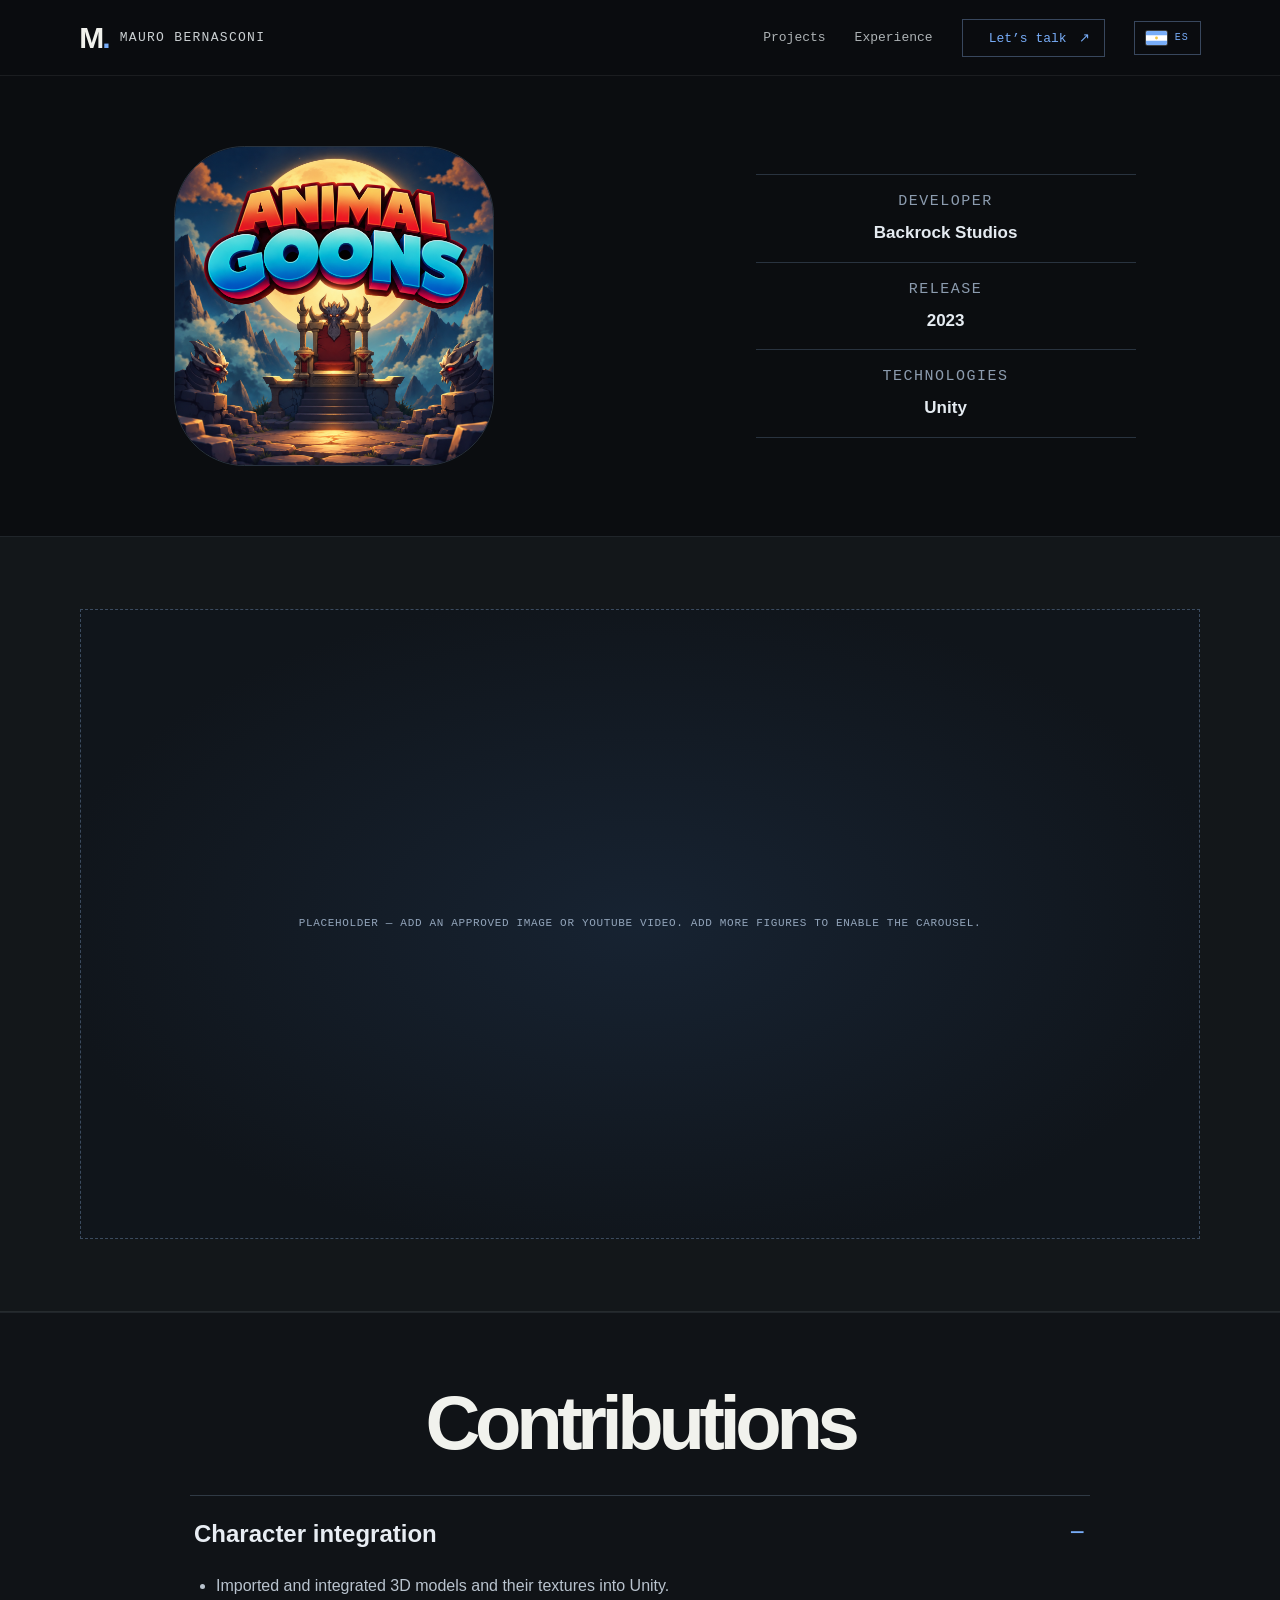
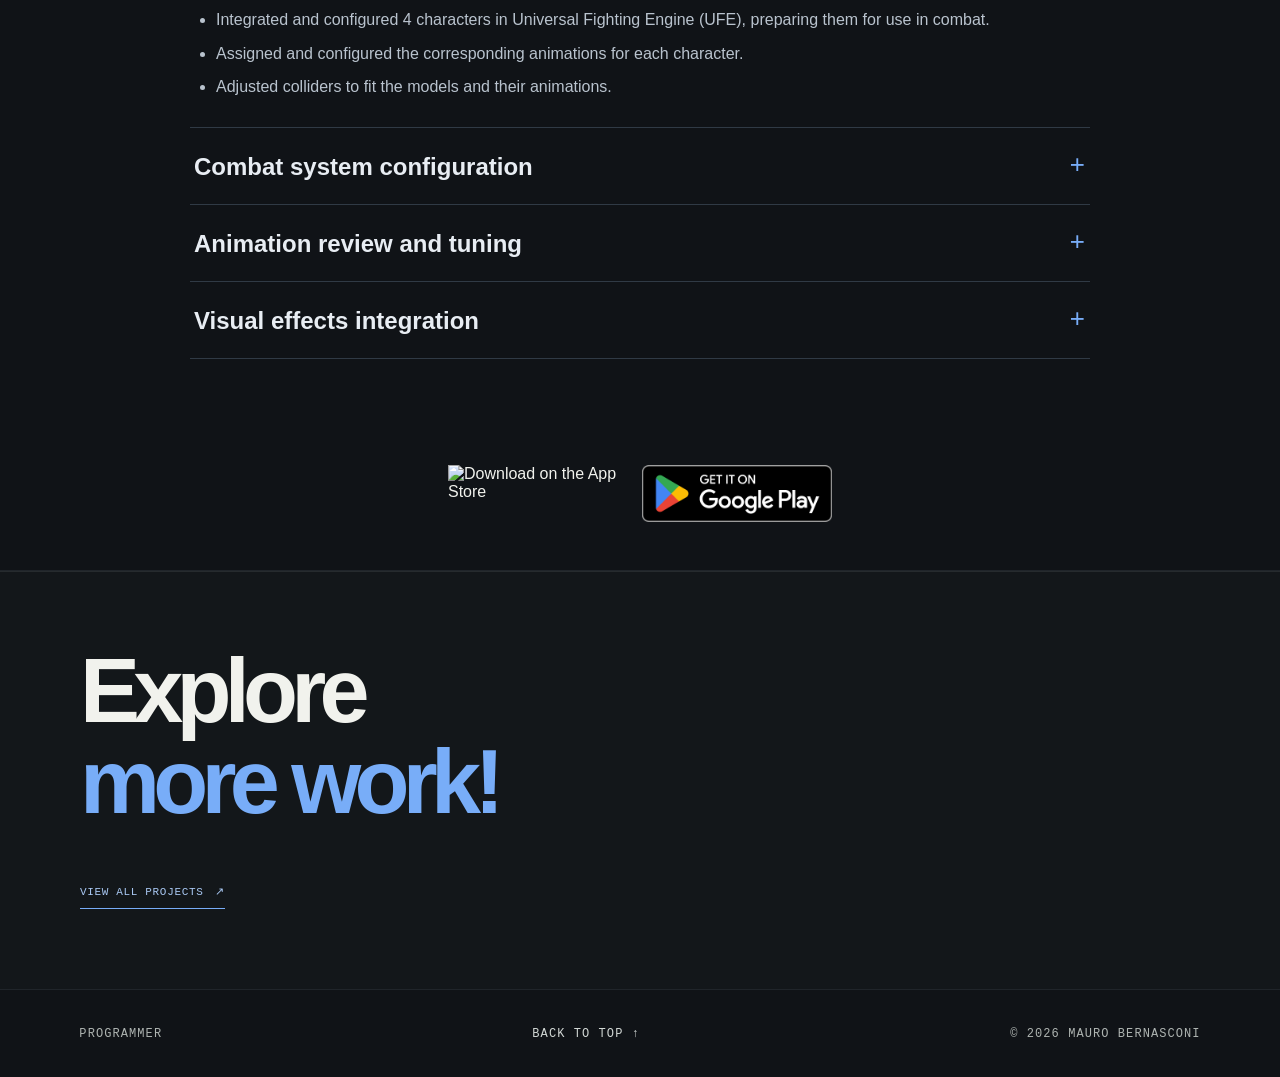
==== commit b3659f46: "V25.10 - Add project case studies and store badges Expand project pages with contribution accordions" ====
--- a/animal-goons.html
+++ b/animal-goons.html
@@ -7,8 +7,8 @@
     <meta name="description" content="Gameplay project case study — details to be added.">
     <title data-en="Animal Goons — Mauro Bernasconi" data-es="Animal Goons — Mauro Bernasconi">Animal Goons — Mauro Bernasconi</title>
     <link rel="icon" href="./favicon.svg" type="image/svg+xml">
-    <link rel="stylesheet" href="./styles.css">
-    <script src="./script.js" defer></script>
+    <link rel="stylesheet" href="./styles.css?v=nested-summary-match-body-20261024">
+    <script src="./script.js?v=store-badges-20261024" defer></script>
   </head>
   <body>
     <a class="skip-link" href="#main" data-en="Skip to content" data-es="Ir al contenido">Skip to content</a>
@@ -25,7 +25,7 @@
     <main id="main" class="case-study">
       <section class="case-intro section-wrap project-page-hero">
         <div class="case-project-icon" role="img" aria-label="Animal Goons"><img src="./assets/projects/project-02/icon.png" alt=""></div>
-        <div class="case-facts"><div><span data-en="DEVELOPER" data-es="DESARROLLADOR">DEVELOPER</span><strong>Backrock Studios</strong></div><div><span data-en="RELEASE" data-es="LANZAMIENTO">RELEASE</span><strong>2023</strong></div><div><span data-en="TECHNOLOGIES" data-es="TECNOLOGÍAS">TECHNOLOGIES</span><strong>Unity - Mobile</strong></div></div>
+        <div class="case-facts"><div><span data-en="DEVELOPER" data-es="DESARROLLADOR">DEVELOPER</span><strong>Backrock Studios</strong></div><div><span data-en="RELEASE" data-es="LANZAMIENTO">RELEASE</span><strong>2023</strong></div><div><span data-en="TECHNOLOGIES" data-es="TECNOLOGÍAS">TECHNOLOGIES</span><strong>Unity</strong></div></div>
       </section>
       <section class="project-gallery template-gallery" aria-label="Project gallery" data-en-label="Project gallery" data-es-label="Galería del proyecto"><div class="section-wrap">
         <div class="gallery-controls" hidden><button class="gallery-arrow" type="button" data-gallery-prev data-en-label="Previous media" data-es-label="Imagen o video anterior" aria-label="Previous media">←</button><span class="gallery-count" aria-live="polite">01 / 01</span><button class="gallery-arrow" type="button" data-gallery-next data-en-label="Next media" data-es-label="Imagen o video siguiente" aria-label="Next media">→</button></div>
@@ -34,12 +34,61 @@
           <figure class="gallery-slide"><div class="project-template-media"><p data-en="PLACEHOLDER — ADD AN APPROVED IMAGE OR YOUTUBE VIDEO. ADD MORE FIGURES TO ENABLE THE CAROUSEL." data-es="ESPACIO PROVISIONAL — AGREGÁ UNA IMAGEN O VIDEO AUTORIZADO. SUMÁ MÁS FIGURES PARA ACTIVAR EL CARRUSEL.">PLACEHOLDER — ADD AN APPROVED IMAGE OR YOUTUBE VIDEO. ADD MORE FIGURES TO ENABLE THE CAROUSEL.</p></div></figure>
         </div></div>
       </div></section>
-      <section class="case-section template-details"><div class="section-wrap">
-        <div class="case-section-heading"><div><p class="eyebrow" data-en="CASE STUDY" data-es="CASO DEL PROYECTO">CASE STUDY</p><h2 data-en="Project details" data-es="Detalles del proyecto">Project details</h2></div></div>
-        <div class="template-grid"><article><h3 data-en="Development" data-es="Desarrollo">Development</h3><p data-en="Add the studio or mark this as a personal project." data-es="Indicar el estudio o señalar que es un proyecto propio.">Add the studio or mark this as a personal project.</p></article><article><h3 data-en="Technical challenge" data-es="Desafío técnico">Technical challenge</h3><p data-en="Explain the gameplay or engineering problem and how you approached it." data-es="Explicar el problema de gameplay o ingeniería y cómo lo resolviste.">Explain the gameplay or engineering problem and how you approached it.</p></article><article><h3 data-en="Tools & technologies" data-es="Herramientas y tecnologías">Tools &amp; technologies</h3><p data-en="Add the tools and technologies used for this project." data-es="Agregar las herramientas y tecnologías utilizadas en este proyecto.">Add the tools and technologies used for this project.</p></article></div>
+      <section class="case-section template-details project-contributions"><div class="section-wrap">
+        <div class="case-section-heading"><div><h2 data-en="Contributions" data-es="Aportes">Contributions</h2></div></div>
+        <div class="contribution-accordions">
+          <details class="contribution-item" open>
+            <summary data-en="Character integration" data-es="Integración de personajes">Character integration</summary>
+            <div class="contribution-content"><ul>
+              <li data-en="Imported and integrated 3D models and their textures into Unity." data-es="Importación e integración de modelos 3D y sus texturas en Unity.">Imported and integrated 3D models and their textures into Unity.</li>
+              <li data-en="Integrated and configured 4 characters in Universal Fighting Engine (UFE), preparing them for use in combat." data-es="Integración y configuración de 4 personajes en Universal Fighting Engine (UFE), preparándolos para su utilización en combate.">Integrated and configured 4 characters in Universal Fighting Engine (UFE), preparing them for use in combat.</li>
+              <li data-en="Assigned and configured the corresponding animations for each character." data-es="Asignación y configuración de las animaciones correspondientes a cada personaje.">Assigned and configured the corresponding animations for each character.</li>
+              <li data-en="Adjusted colliders to fit the models and their animations." data-es="Ajuste de colliders para adaptarlos a los modelos y sus animaciones.">Adjusted colliders to fit the models and their animations.</li>
+            </ul></div>
+          </details>
+          <details class="contribution-item">
+            <summary data-en="Combat system configuration" data-es="Configuración del sistema de combate">Combat system configuration</summary>
+            <div class="contribution-content"><ul>
+              <li data-en="Configured and tuned attacks using UFE tools." data-es="Configuración y ajuste de ataques mediante las herramientas de UFE.">Configured and tuned attacks using UFE tools.</li>
+              <li data-en="Configured and tuned hitboxes and hurtboxes." data-es="Configuración y ajuste de hitboxes y hurtboxes.">Configured and tuned hitboxes and hurtboxes.</li>
+              <li data-en="Adjusted attack execution and impact timings." data-es="Ajuste de los tiempos de ejecución e impacto de los ataques.">Adjusted attack execution and impact timings.</li>
+              <li data-en="Configured combos and move chaining." data-es="Configuración de combos y encadenamiento de movimientos.">Configured combos and move chaining.</li>
+              <li data-en="Tuned character reactions to incoming hits." data-es="Ajuste de las reacciones de los personajes al recibir impactos.">Tuned character reactions to incoming hits.</li>
+              <li data-en="Configured special moves." data-es="Configuración de movimientos especiales.">Configured special moves.</li>
+            </ul></div>
+          </details>
+          <details class="contribution-item">
+            <summary data-en="Animation review and tuning" data-es="Revisión y ajuste de animaciones">Animation review and tuning</summary>
+            <div class="contribution-content"><ul>
+              <li data-en="Reviewed and tuned animations based on the quality of the received assets and the game's requirements." data-es="Revisión y ajuste de animaciones en función de la calidad de los recursos recibidos y de los requerimientos del juego.">Reviewed and tuned animations based on the quality of the received assets and the game's requirements.</li>
+              <li data-en="Identified opportunities for improvement and coordinated with the animation team to iterate on clips and optimize their integration into combat." data-es="Identificación de oportunidades de mejora y coordinación con el equipo de animación para iterar sobre los clips y optimizar su integración en el combate.">Identified opportunities for improvement and coordinated with the animation team to iterate on clips and optimize their integration into combat.</li>
+              <li data-en="Tested animations in Unity to verify their behavior during gameplay." data-es="Pruebas de las animaciones dentro de Unity para verificar su funcionamiento durante el gameplay.">Tested animations in Unity to verify their behavior during gameplay.</li>
+            </ul></div>
+          </details>
+          <details class="contribution-item">
+            <summary data-en="Visual effects integration" data-es="Integración de efectos visuales">Visual effects integration</summary>
+            <div class="contribution-content"><ul>
+              <li data-en="Integrated and positioned visual effects created by the art team." data-es="Integración y posicionamiento de los efectos visuales desarrollados por el equipo de arte.">Integrated and positioned visual effects created by the art team.</li>
+              <li data-en="Adjusted effect placement to synchronize with animations and combat actions." data-es="Ajuste de la ubicación de los efectos para sincronizarlos con las animaciones y las acciones de combate.">Adjusted effect placement to synchronize with animations and combat actions.</li>
+              <li data-en="Verified visual effects during attack execution." data-es="Verificación de los efectos visuales durante la ejecución de los ataques.">Verified visual effects during attack execution.</li>
+            </ul></div>
+          </details>
+        </div>
       </div></section>
+      <section class="store-links" aria-label="Enlaces a tiendas" data-en-label="Store links" data-es-label="Enlaces a tiendas">
+        <div class="section-wrap">
+          <div class="store-badges">
+            <a class="store-badge store-badge-appstore" href="https://apps.apple.com/by/app/animal-goons/id6474611591" target="_blank" rel="noopener noreferrer" aria-label="Ver Animal Goons en App Store" data-en-label="View Animal Goons on App Store" data-es-label="Ver Animal Goons en App Store">
+              <img src="https://tools.applemediaservices.com/api/badges/download-on-the-app-store/black/en-us?size=250x83" data-en-src="https://tools.applemediaservices.com/api/badges/download-on-the-app-store/black/en-us?size=250x83" data-es-src="https://tools.applemediaservices.com/api/badges/download-on-the-app-store/black/es-mx?size=250x83" data-en-alt="Download on the App Store" data-es-alt="Consíguelo en el App Store" alt="Download on the App Store" width="250" height="83" loading="lazy" decoding="async">
+            </a>
+            <a class="store-badge store-badge-google" href="https://play.google.com/store/apps/details?id=com.backrock.animalgoons" target="_blank" rel="noopener noreferrer" aria-label="Ver Animal Goons en Google Play" data-en-label="View Animal Goons on Google Play" data-es-label="Ver Animal Goons en Google Play">
+              <img src="./store-badges/google-play-en.png" data-en-src="./store-badges/google-play-en.png" data-es-src="./store-badges/google-play-es-419.png" data-en-alt="Get it on Google Play" data-es-alt="Descargar en Google Play" alt="Get it on Google Play" width="478" height="142" loading="lazy" decoding="async">
+            </a>
+          </div>
+        </div>
+      </section>
       <section class="case-close"><div class="section-wrap"><h2 data-en="Explore|more work!" data-es="¡Mirá|más trabajos!">Explore<br><span class="accent">more work!</span></h2><a class="project-more" href="./index.html#projects"><span data-en="View all projects" data-es="Ver proyectos">View all projects</span><span aria-hidden="true">↗</span></a></div></section>
     </main>
-    <footer class="site-footer"><span data-en="GAMEPLAY PROGRAMMER" data-es="PROGRAMADOR DE GAMEPLAY">GAMEPLAY PROGRAMMER</span><a href="./index.html#home" class="back-top" data-en="BACK TO TOP ↑" data-es="VOLVER ARRIBA ↑">BACK TO TOP ↑</a><span class="copyright">© <span id="year">2026</span> MAURO BERNASCONI</span></footer>
+    <footer class="site-footer"><span data-en="PROGRAMMER" data-es="PROGRAMADOR">PROGRAMMER</span><a href="./index.html#home" class="back-top" data-en="BACK TO TOP ↑" data-es="VOLVER ARRIBA ↑">BACK TO TOP ↑</a><span class="copyright">© <span id="year">2026</span> MAURO BERNASCONI</span></footer>
   </body>
 </html>
--- a/styles.css
+++ b/styles.css
@@ -165,3 +165,45 @@
 @media(max-width:460px){.reskin-feature{grid-template-columns:82px minmax(0,1fr);gap:14px;padding:18px}.reskin-feature-art img{width:82px}.reskin-feature-copy h3{font-size:21px}.reskin-feature-copy>p:not(.eyebrow){font-size:13px}.reskin-feature .button-secondary{gap:12px;padding:12px;font-size:12px}}
 @media(min-width:901px){.reskin-feature{padding-right:14px}}
 .reskin-details-link{display:inline-block;margin-top:13px;font-weight:600}
+
+/* Official store badges below project contributions */
+.store-links{padding:34px 0 48px;background:#101317;border-bottom:1px solid #20252a}
+.store-links-title{margin:0 0 18px;text-align:center;color:#8c9caf;font:11px/1.4 var(--mono);letter-spacing:.1em;text-transform:uppercase}
+.store-badges{display:flex;justify-content:center;align-items:center;flex-wrap:wrap;gap:18px 24px}
+.store-badge{display:inline-flex;align-items:center;justify-content:center;max-width:none;transition:transform .18s ease,opacity .18s ease}
+.store-badge-google img{display:block;width:min(190px,46vw);height:auto}
+.store-badge-appstore img{display:block;width:min(170px,40vw);height:auto}
+.store-badge:hover{transform:translateY(-2px);opacity:.9}
+.store-badge:focus-visible{outline:2px solid var(--accent);outline-offset:5px;border-radius:4px}
+@media(max-width:760px){.store-links{padding:28px 0 38px}.store-badges{gap:12px}.store-badge-google img{width:min(170px,43vw)}.store-badge-appstore img{width:min(152px,38.5vw)}}
+.template-details{border-bottom:0}
+
+/* Turi project contribution accordions */
+.turi-contributions .case-section-heading,.project-contributions .case-section-heading{margin-bottom:34px}
+.contribution-accordions{width:min(100%,900px);margin:0 auto;border-top:1px solid #303a45}
+.contribution-item{border-bottom:1px solid #303a45}
+.contribution-item summary{position:relative;display:flex;align-items:center;justify-content:space-between;gap:24px;min-height:76px;padding:18px 48px 18px 4px;list-style:none;cursor:pointer;color:#e8edf3;font-size:clamp(19px,2.2vw,24px);font-weight:600;line-height:1.3;transition:color .18s ease}
+.contribution-item summary::-webkit-details-marker{display:none}
+.contribution-item summary::marker{content:""}
+.contribution-item summary::after{content:"+";position:absolute;right:5px;top:50%;transform:translateY(-50%);color:var(--accent);font:26px/1 var(--mono);font-weight:400}
+.contribution-item[open] > summary::after{content:"−"}
+.contribution-item summary:hover,.contribution-item summary:focus-visible{color:var(--accent)}
+.contribution-item summary:focus-visible{outline:2px solid var(--accent);outline-offset:4px}
+.contribution-content{padding:0 48px 25px 4px;color:#b9c3ce;font-size:16px;line-height:1.8;animation:contribution-reveal .18s ease-out}
+.contribution-content h3{margin:0 0 10px;color:#e5ebf1;font-size:17px;font-weight:600}
+.contribution-content ul{margin:0;padding-left:22px}
+.contribution-content li+li{margin-top:5px}
+.contribution-pending{margin:0;color:#9eabb8;font-style:italic}
+.contribution-nested{margin:2px 0}
+.contribution-nested summary{position:static;display:inline;min-height:0;padding:0;list-style:none;color:inherit;font:inherit;line-height:inherit;cursor:pointer;transition:color .18s ease}
+.contribution-nested summary:hover,.contribution-nested summary:focus-visible{color:inherit}
+.contribution-nested summary::after{position:static;display:inline;right:auto;top:auto;transform:none;margin-left:5px;color:var(--accent);font:inherit;content:"(+)"}
+.contribution-nested[open] summary::after{content:"(−)"}
+.contribution-nested[open] summary{margin-bottom:0}
+.contribution-nested ul{padding-left:22px}
+@keyframes contribution-reveal{from{opacity:.5;transform:translateY(-3px)}to{opacity:1;transform:translateY(0)}}
+@media(max-width:760px){.contribution-item summary{min-height:68px;padding-right:40px}.contribution-content{padding:0 38px 22px 4px;font-size:15px}}
+@media(prefers-reduced-motion:reduce){.contribution-item summary,.contribution-content{transition:none;animation:none}}
+
+/* Justify longer descriptive copy in the NDA, experience, and Turi sections */
+.reskin-feature-copy>p:not(.eyebrow),.experience-detail>ul li,.turi-contributions .contribution-content li,.project-contributions .contribution-content li{text-align:justify;text-justify:inter-word;-webkit-hyphens:none;hyphens:none}
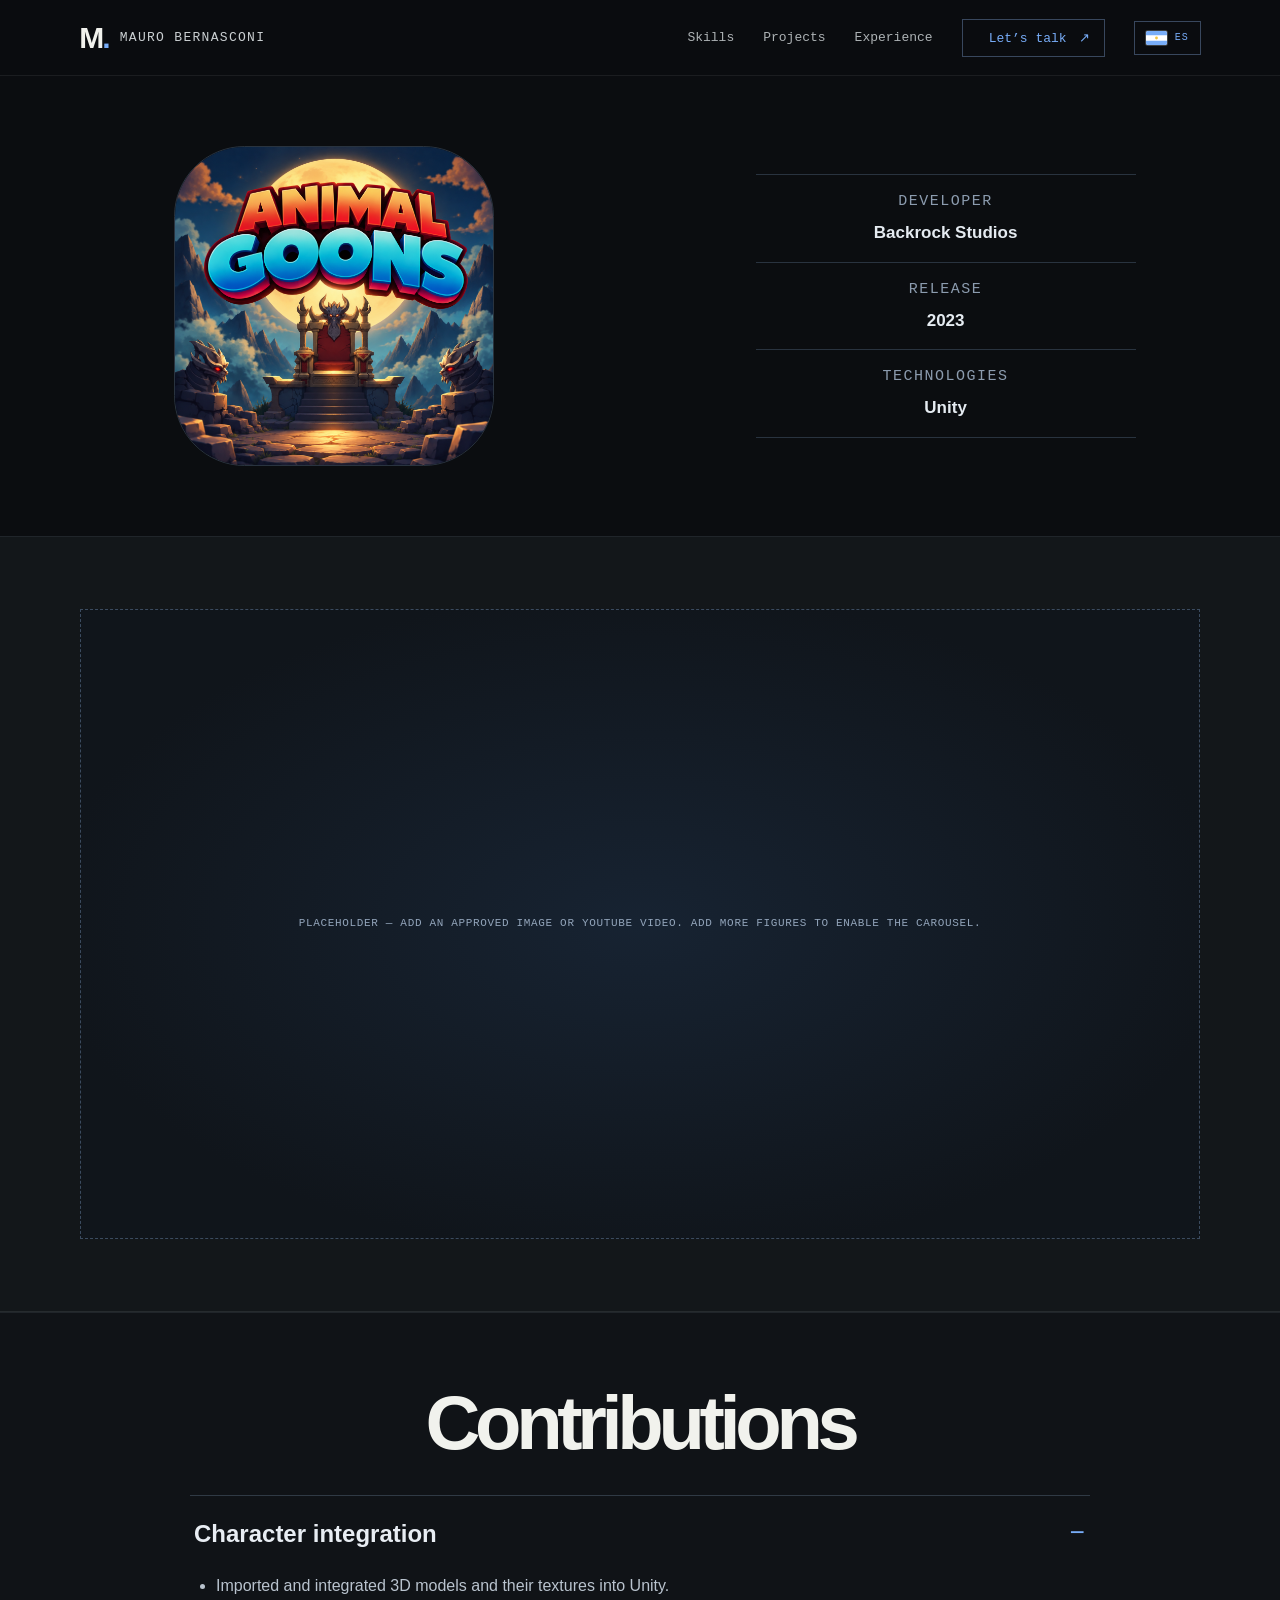
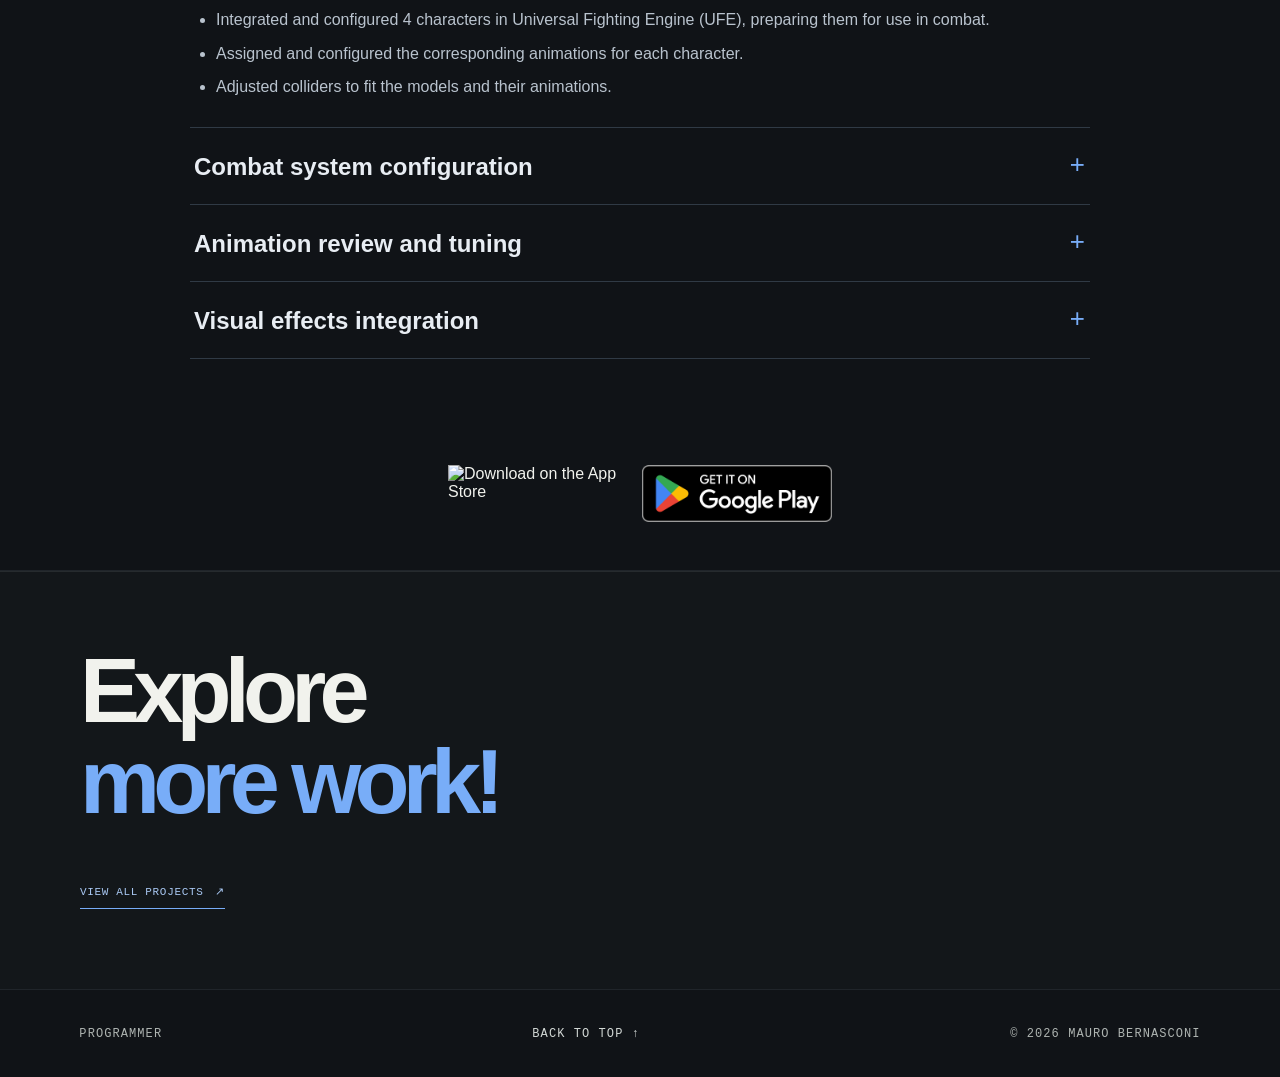
==== commit 44251ca8: "V27.10 - Add project galleries and refresh navigation Add Holy Havoc gameplay media and Sudoku scree" ====
--- a/animal-goons.html
+++ b/animal-goons.html
@@ -16,9 +16,10 @@
       <a class="wordmark" href="./index.html#home"><span class="wordmark-mark">M<span>.</span></span><span class="wordmark-name">MAURO BERNASCONI</span></a>
       <button class="menu-toggle" type="button" aria-expanded="false" aria-controls="primary-nav"><span></span><span></span><span class="sr-only" data-en="Toggle navigation" data-es="Abrir navegación">Toggle navigation</span></button>
       <nav id="primary-nav" class="nav" aria-label="Main navigation" data-en-label="Main navigation" data-es-label="Navegación principal">
+        <a href="./index.html#skills" data-en="Skills" data-es="Habilidades">Skills</a>
         <a href="./index.html#projects" data-en="Projects" data-es="Proyectos">Projects</a>
         <a href="./index.html#experience" data-en="Experience" data-es="Experiencia">Experience</a>
-        <a href="./index.html#contact" class="nav-contact"><span data-en="Let’s talk" data-es="Hablemos">Let’s talk</span><span aria-hidden="true">↗</span></a>
+        <a href="./index.html#contact" class="nav-contact"><span data-en="Let’s talk" data-es="Contactame">Let’s talk</span><span aria-hidden="true">↗</span></a>
         <button class="language-toggle" type="button" aria-label="Switch language to Spanish"><span class="language-flag" aria-hidden="true"></span><span class="language-code">ES</span></button>
       </nav>
     </header>
--- a/styles.css
+++ b/styles.css
@@ -207,3 +207,7 @@
 
 /* Justify longer descriptive copy in the NDA, experience, and Turi sections */
 .reskin-feature-copy>p:not(.eyebrow),.experience-detail>ul li,.turi-contributions .contribution-content li,.project-contributions .contribution-content li{text-align:justify;text-justify:inter-word;-webkit-hyphens:none;hyphens:none}
+.gallery-slide--portrait{display:flex;justify-content:center;align-items:flex-start;background:#05070a}.gallery-slide--portrait>img{display:block;width:auto;max-width:100%;height:min(80vh,900px);object-fit:contain;border:1px solid #29333f;background:#05070a}
+.gallery-track{align-items:center}
+.gallery-thumbnails{display:flex;gap:10px;width:max-content;max-width:100%;margin:14px auto 0;padding:2px 2px 4px;overflow-x:auto;scrollbar-width:thin;scrollbar-color:#38475d transparent}.gallery-thumbnails[hidden]{display:none}.gallery-thumbnail{position:relative;display:block;flex:0 0 124px;width:124px;aspect-ratio:16/9;padding:0;overflow:hidden;border:2px solid #354255;background:#05070a;opacity:.72;cursor:pointer;transition:opacity .18s,border-color .18s,box-shadow .18s}.gallery-thumbnail--portrait{flex-basis:39px;width:39px;aspect-ratio:9/16}.gallery-thumbnail img{display:block;width:100%;height:100%;object-fit:cover}.gallery-thumbnail:hover,.gallery-thumbnail:focus-visible,.gallery-thumbnail.is-active{opacity:1;border-color:var(--accent)}.gallery-thumbnail:focus-visible{outline:2px solid var(--accent);outline-offset:2px}.gallery-thumbnail.is-active{box-shadow:0 0 0 1px var(--accent)}.gallery-thumbnail-play{position:absolute;top:50%;left:50%;display:grid;width:28px;height:28px;place-items:center;padding-left:2px;transform:translate(-50%,-50%);border-radius:50%;background:#05070aaa;color:#fff;font-size:12px}@media(max-width:760px){.gallery-thumbnails{gap:8px;margin-top:11px}.gallery-thumbnail{flex-basis:104px;width:104px}.gallery-thumbnail--portrait{flex-basis:37px;width:37px}}
+
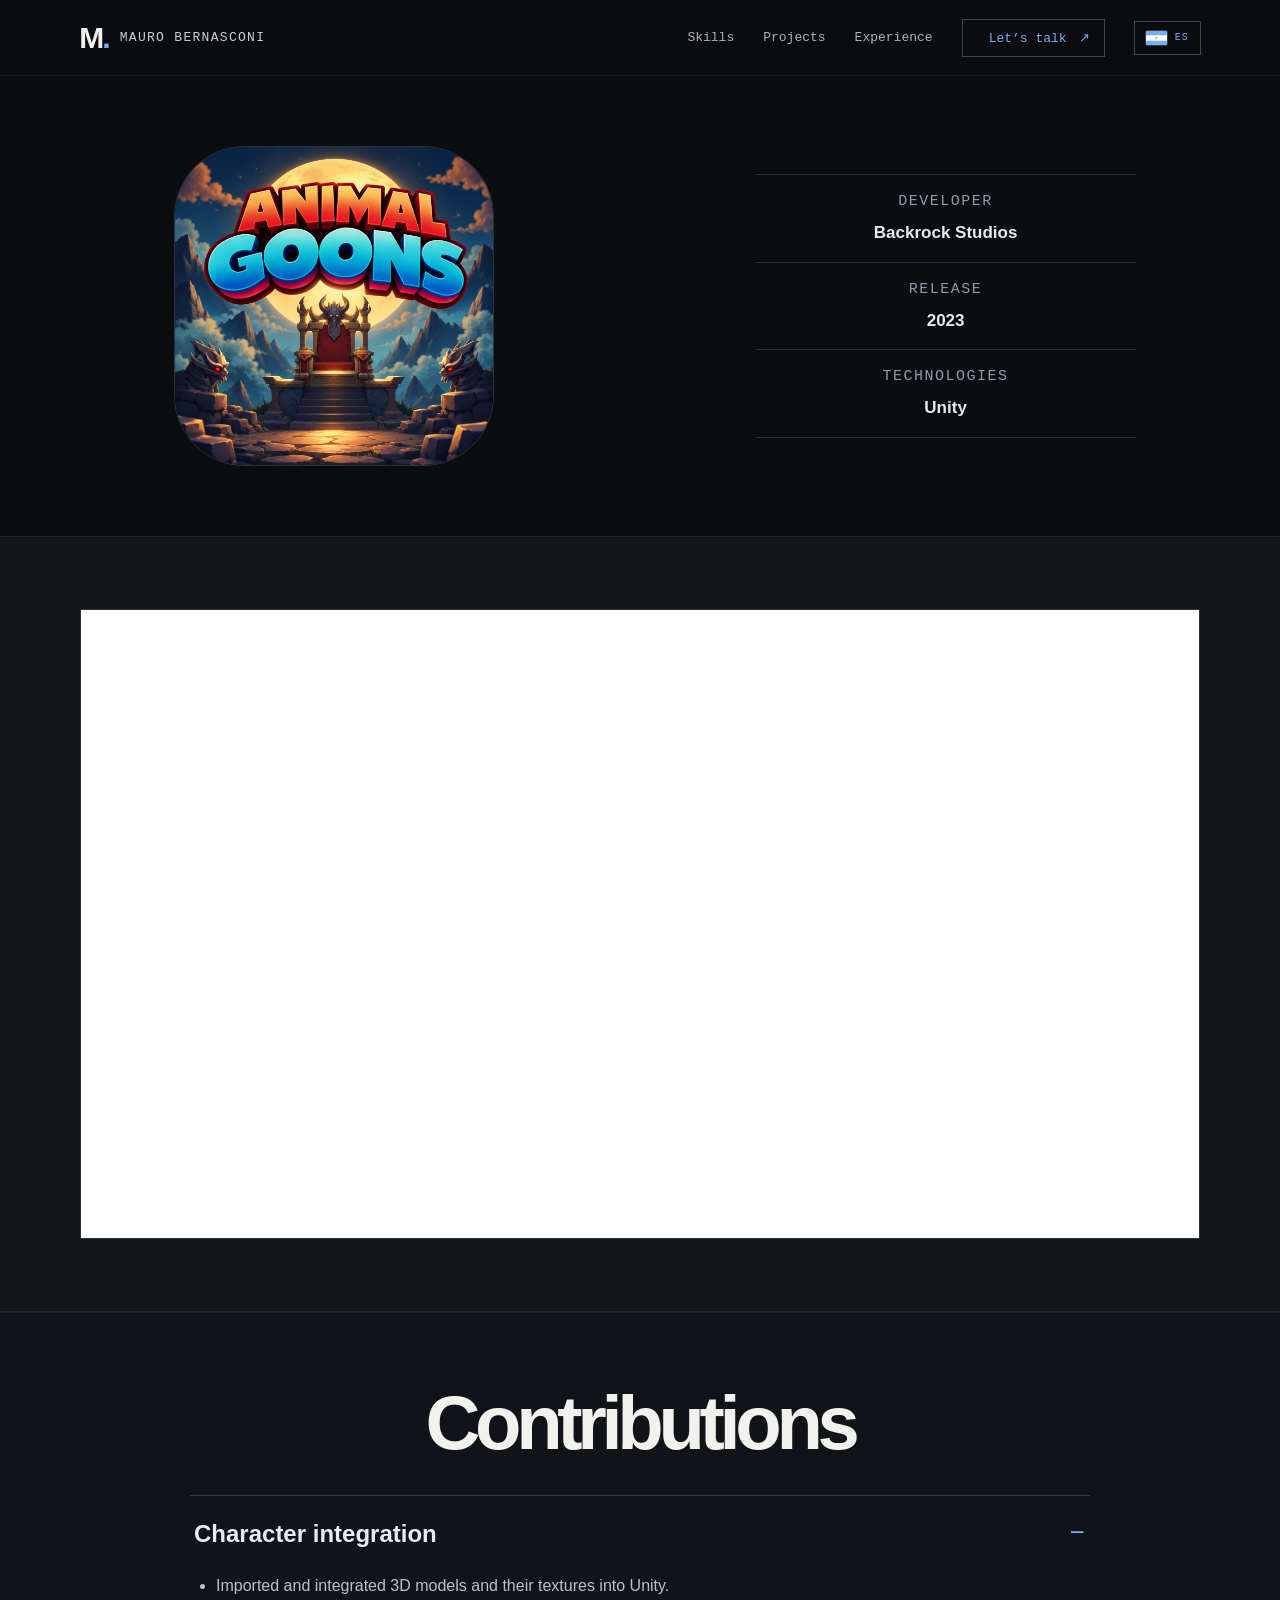
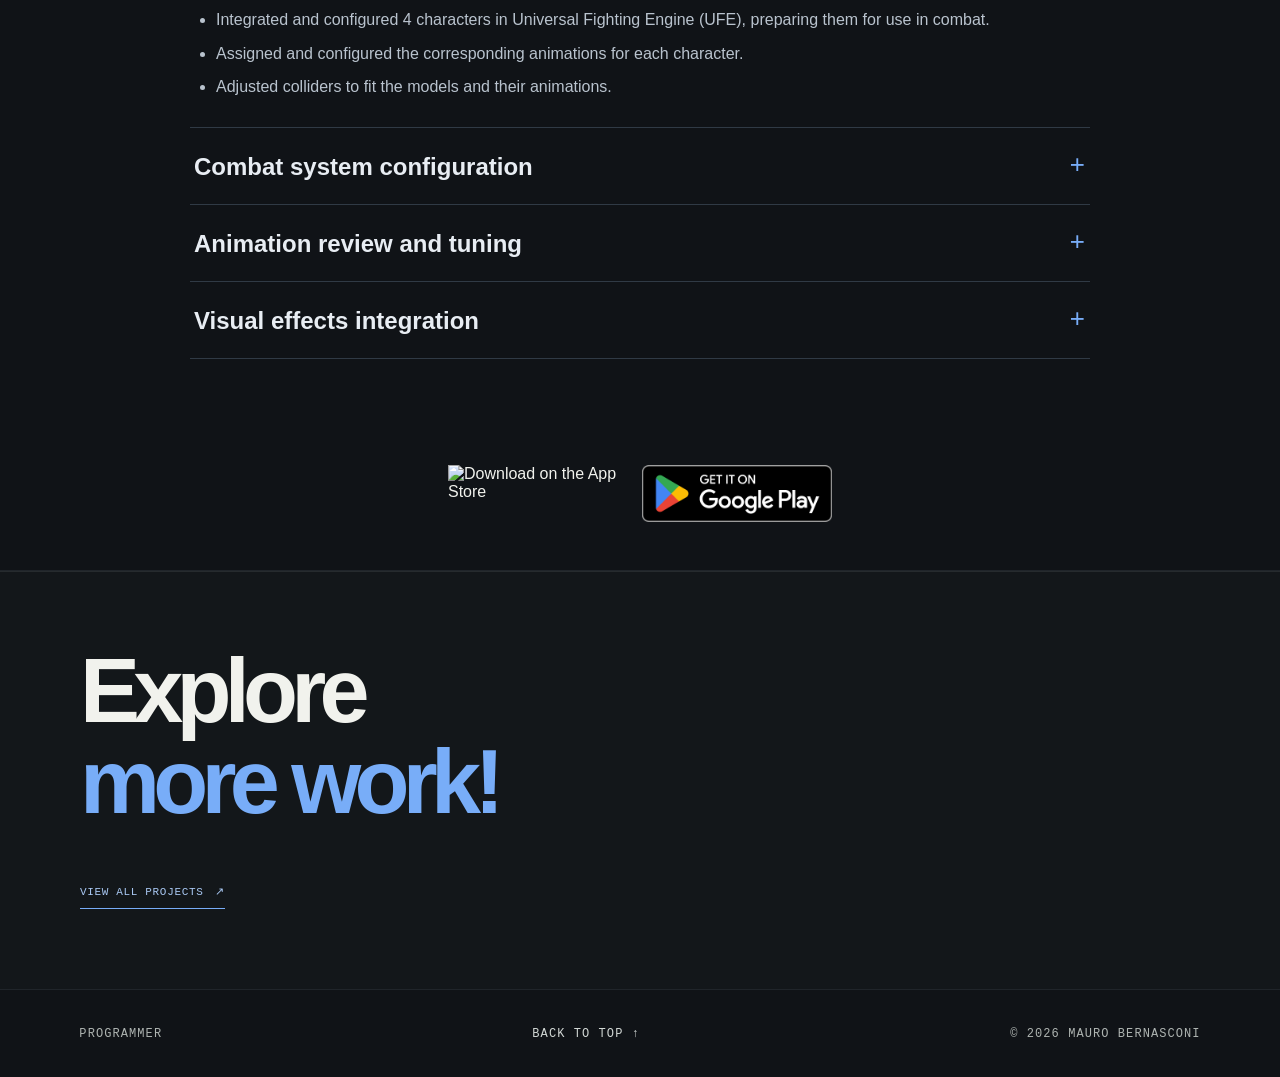
==== commit 59dfc96f: "V11.11" ====
--- a/animal-goons.html
+++ b/animal-goons.html
@@ -31,8 +31,7 @@
       <section class="project-gallery template-gallery" aria-label="Project gallery" data-en-label="Project gallery" data-es-label="Galería del proyecto"><div class="section-wrap">
         <div class="gallery-controls" hidden><button class="gallery-arrow" type="button" data-gallery-prev data-en-label="Previous media" data-es-label="Imagen o video anterior" aria-label="Previous media">←</button><span class="gallery-count" aria-live="polite">01 / 01</span><button class="gallery-arrow" type="button" data-gallery-next data-en-label="Next media" data-es-label="Imagen o video siguiente" aria-label="Next media">→</button></div>
         <div class="gallery-viewport"><div class="gallery-track">
-          <!-- Replace this placeholder with a figure per image or YouTube video. -->
-          <figure class="gallery-slide"><div class="project-template-media"><p data-en="PLACEHOLDER — ADD AN APPROVED IMAGE OR YOUTUBE VIDEO. ADD MORE FIGURES TO ENABLE THE CAROUSEL." data-es="ESPACIO PROVISIONAL — AGREGÁ UNA IMAGEN O VIDEO AUTORIZADO. SUMÁ MÁS FIGURES PARA ACTIVAR EL CARRUSEL.">PLACEHOLDER — ADD AN APPROVED IMAGE OR YOUTUBE VIDEO. ADD MORE FIGURES TO ENABLE THE CAROUSEL.</p></div></figure>
+          <figure class="gallery-slide"><iframe src="https://www.youtube-nocookie.com/embed/vI8J4W-6SAA" title="Animal Goons gameplay video" frameborder="0" allow="accelerometer; clipboard-write; encrypted-media; gyroscope; picture-in-picture; web-share" referrerpolicy="strict-origin-when-cross-origin" allowfullscreen loading="lazy"></iframe></figure>
         </div></div>
       </div></section>
       <section class="case-section template-details project-contributions"><div class="section-wrap">
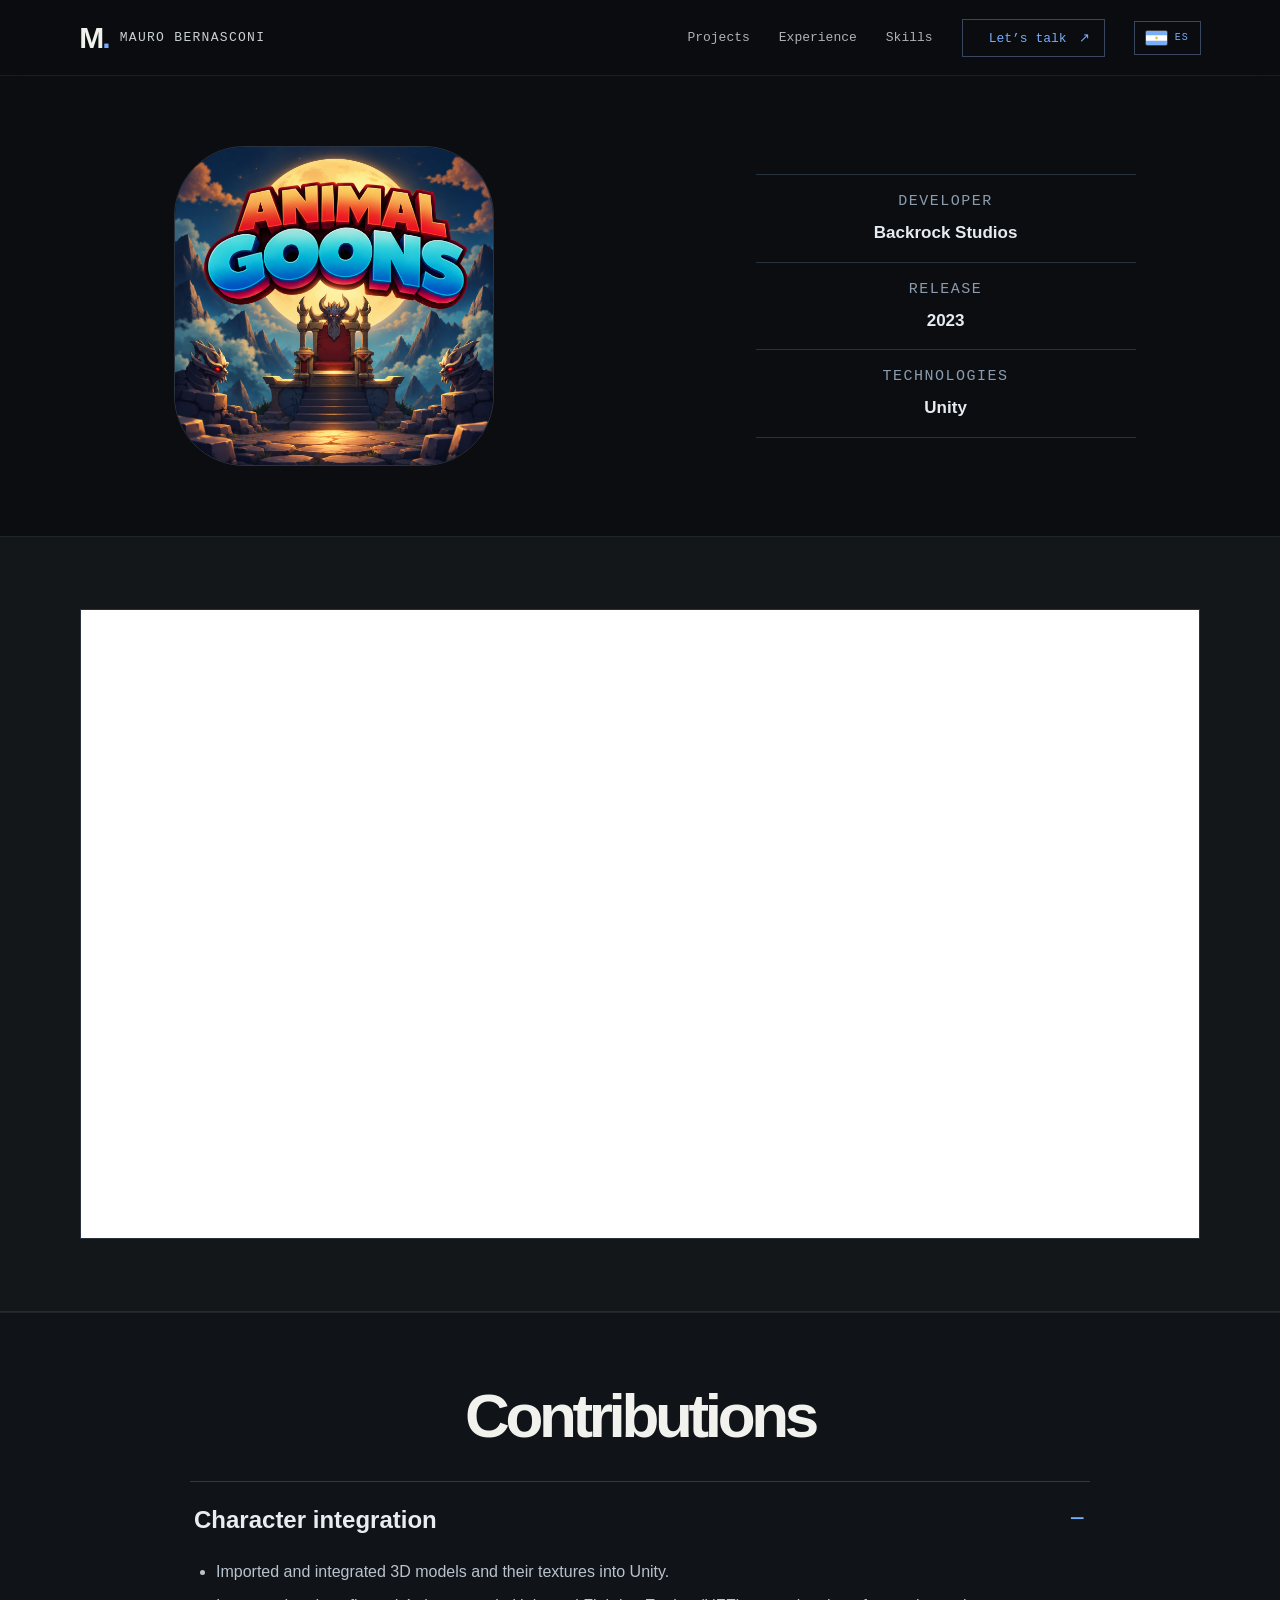
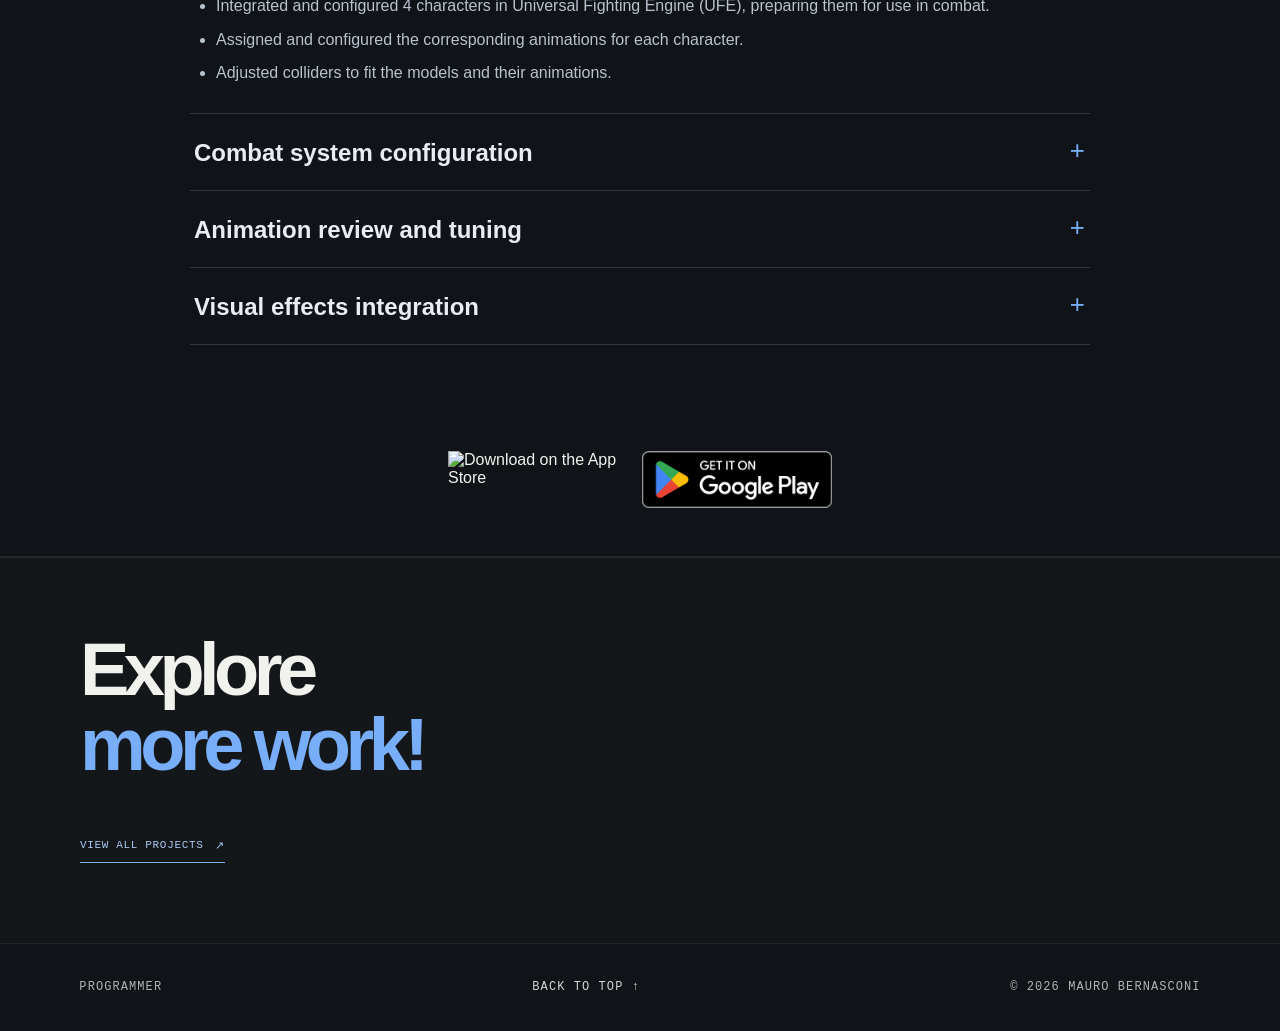
==== commit 03c5aab9: "V12.11" ====
--- a/animal-goons.html
+++ b/animal-goons.html
@@ -7,7 +7,7 @@
     <meta name="description" content="Gameplay project case study — details to be added.">
     <title data-en="Animal Goons — Mauro Bernasconi" data-es="Animal Goons — Mauro Bernasconi">Animal Goons — Mauro Bernasconi</title>
     <link rel="icon" href="./favicon.svg" type="image/svg+xml">
-    <link rel="stylesheet" href="./styles.css?v=nested-summary-match-body-20261024">
+    <link rel="stylesheet" href="./styles.css?v=work-first-layout-20261112">
     <script src="./script.js?v=store-badges-20261024" defer></script>
   </head>
   <body>
@@ -16,9 +16,9 @@
       <a class="wordmark" href="./index.html#home"><span class="wordmark-mark">M<span>.</span></span><span class="wordmark-name">MAURO BERNASCONI</span></a>
       <button class="menu-toggle" type="button" aria-expanded="false" aria-controls="primary-nav"><span></span><span></span><span class="sr-only" data-en="Toggle navigation" data-es="Abrir navegación">Toggle navigation</span></button>
       <nav id="primary-nav" class="nav" aria-label="Main navigation" data-en-label="Main navigation" data-es-label="Navegación principal">
-        <a href="./index.html#skills" data-en="Skills" data-es="Habilidades">Skills</a>
         <a href="./index.html#projects" data-en="Projects" data-es="Proyectos">Projects</a>
         <a href="./index.html#experience" data-en="Experience" data-es="Experiencia">Experience</a>
+        <a href="./index.html#skills" data-en="Skills" data-es="Habilidades">Skills</a>
         <a href="./index.html#contact" class="nav-contact"><span data-en="Let’s talk" data-es="Contactame">Let’s talk</span><span aria-hidden="true">↗</span></a>
         <button class="language-toggle" type="button" aria-label="Switch language to Spanish"><span class="language-flag" aria-hidden="true"></span><span class="language-code">ES</span></button>
       </nav>
--- a/styles.css
+++ b/styles.css
@@ -211,3 +211,20 @@
 .gallery-track{align-items:center}
 .gallery-thumbnails{display:flex;gap:10px;width:max-content;max-width:100%;margin:14px auto 0;padding:2px 2px 4px;overflow-x:auto;scrollbar-width:thin;scrollbar-color:#38475d transparent}.gallery-thumbnails[hidden]{display:none}.gallery-thumbnail{position:relative;display:block;flex:0 0 124px;width:124px;aspect-ratio:16/9;padding:0;overflow:hidden;border:2px solid #354255;background:#05070a;opacity:.72;cursor:pointer;transition:opacity .18s,border-color .18s,box-shadow .18s}.gallery-thumbnail--portrait{flex-basis:39px;width:39px;aspect-ratio:9/16}.gallery-thumbnail img{display:block;width:100%;height:100%;object-fit:cover}.gallery-thumbnail:hover,.gallery-thumbnail:focus-visible,.gallery-thumbnail.is-active{opacity:1;border-color:var(--accent)}.gallery-thumbnail:focus-visible{outline:2px solid var(--accent);outline-offset:2px}.gallery-thumbnail.is-active{box-shadow:0 0 0 1px var(--accent)}.gallery-thumbnail-play{position:absolute;top:50%;left:50%;display:grid;width:28px;height:28px;place-items:center;padding-left:2px;transform:translate(-50%,-50%);border-radius:50%;background:#05070aaa;color:#fff;font-size:12px}@media(max-width:760px){.gallery-thumbnails{gap:8px;margin-top:11px}.gallery-thumbnail{flex-basis:104px;width:104px}.gallery-thumbnail--portrait{flex-basis:37px;width:37px}}
 
+
+/* Compact the headline stack so projects appear sooner on the homepage. */
+.hero{min-height:min(440px,calc(100vh - 76px));padding-top:18px;padding-bottom:32px}
+.hero h1{font-size:clamp(48px,7vw,84px)}
+.projects-section{padding-top:40px}
+.section-heading h2,.case-section-heading h2{font-size:clamp(42px,6vw,62px)}
+.contact-inner h2,.case-close h2{font-size:clamp(44px,6.5vw,74px)}
+.projects-section{width:100%;margin:0;background:#101317;border-top:1px solid #20252a}
+.experience-section{background:var(--bg)}
+@media(max-width:760px){
+  .hero{min-height:auto;padding-top:40px;padding-bottom:40px;gap:0}
+  .hero h1{font-size:clamp(40px,10vw,56px)}
+  .projects-section{padding-top:32px}
+  .section-heading h2,.case-section-heading h2{font-size:clamp(36px,9vw,50px)}
+  .contact-inner h2,.case-close h2{font-size:clamp(36px,9vw,56px)}
+}
+
